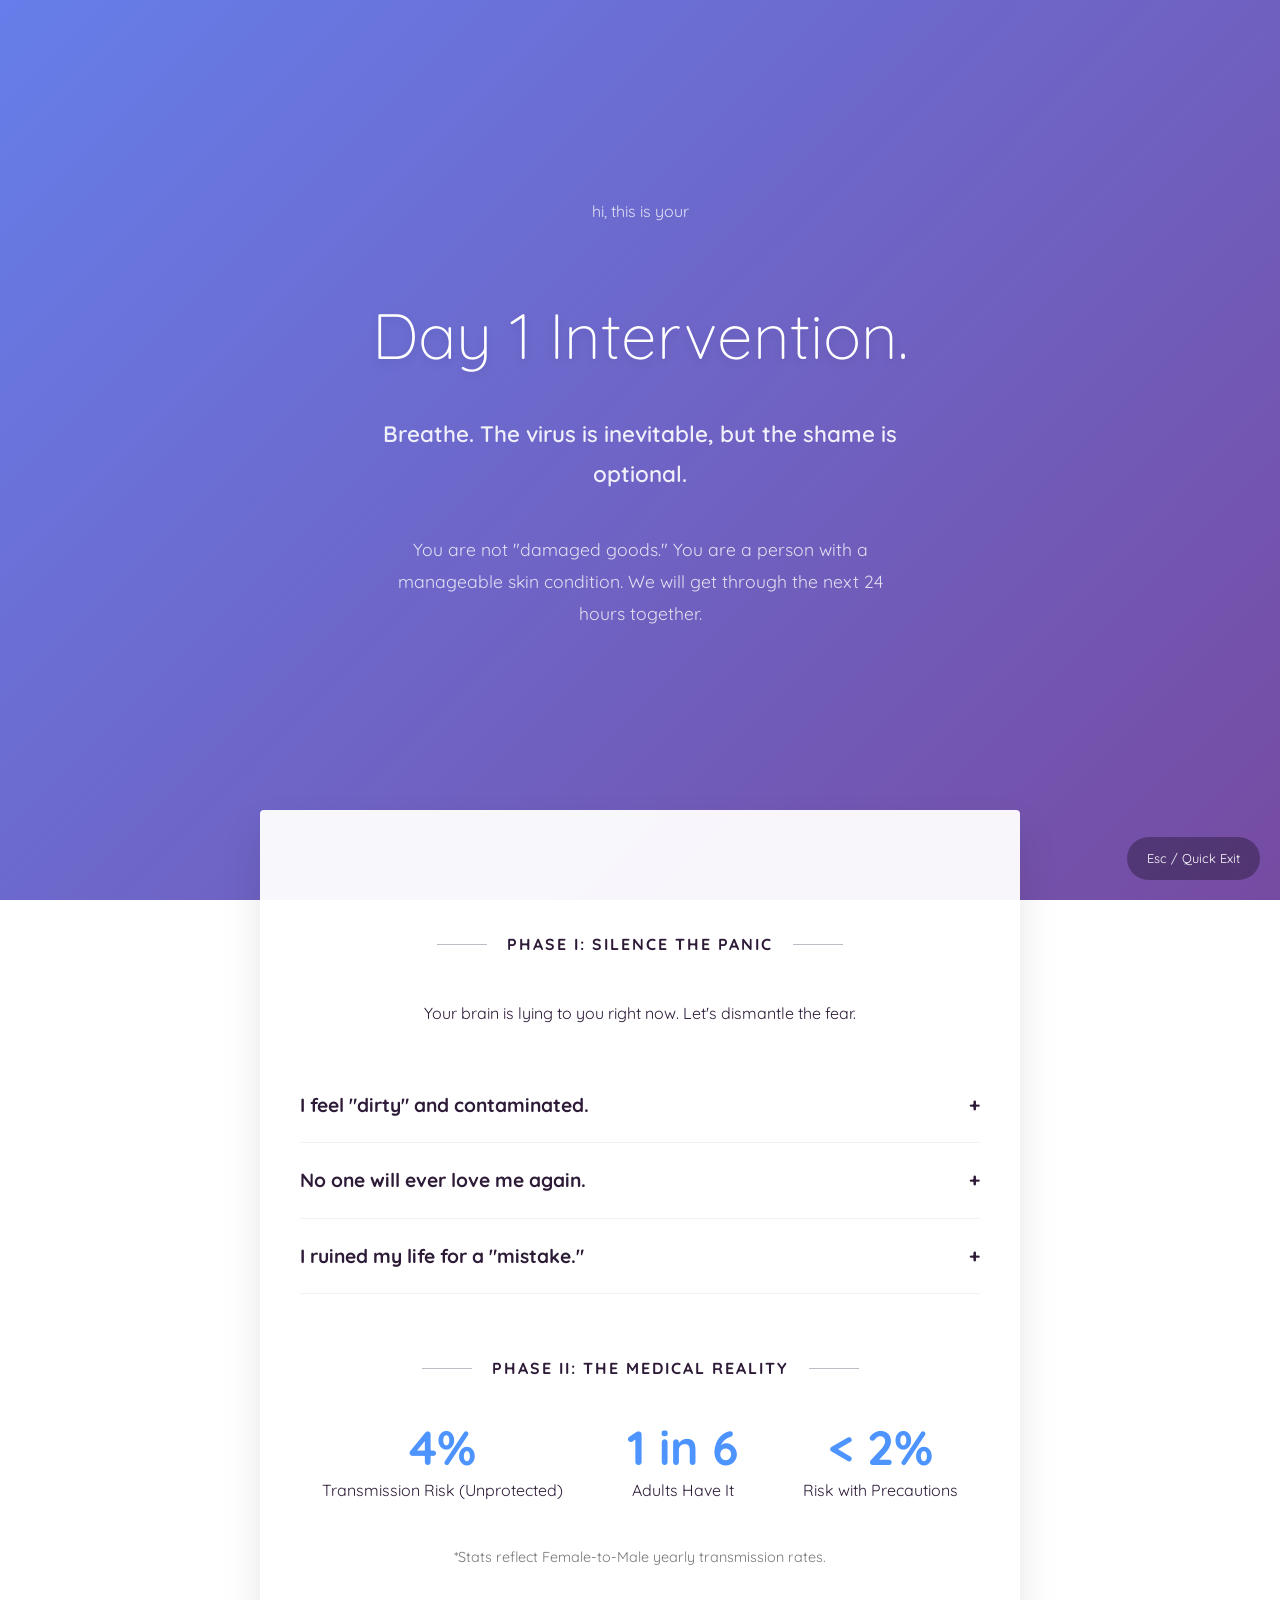
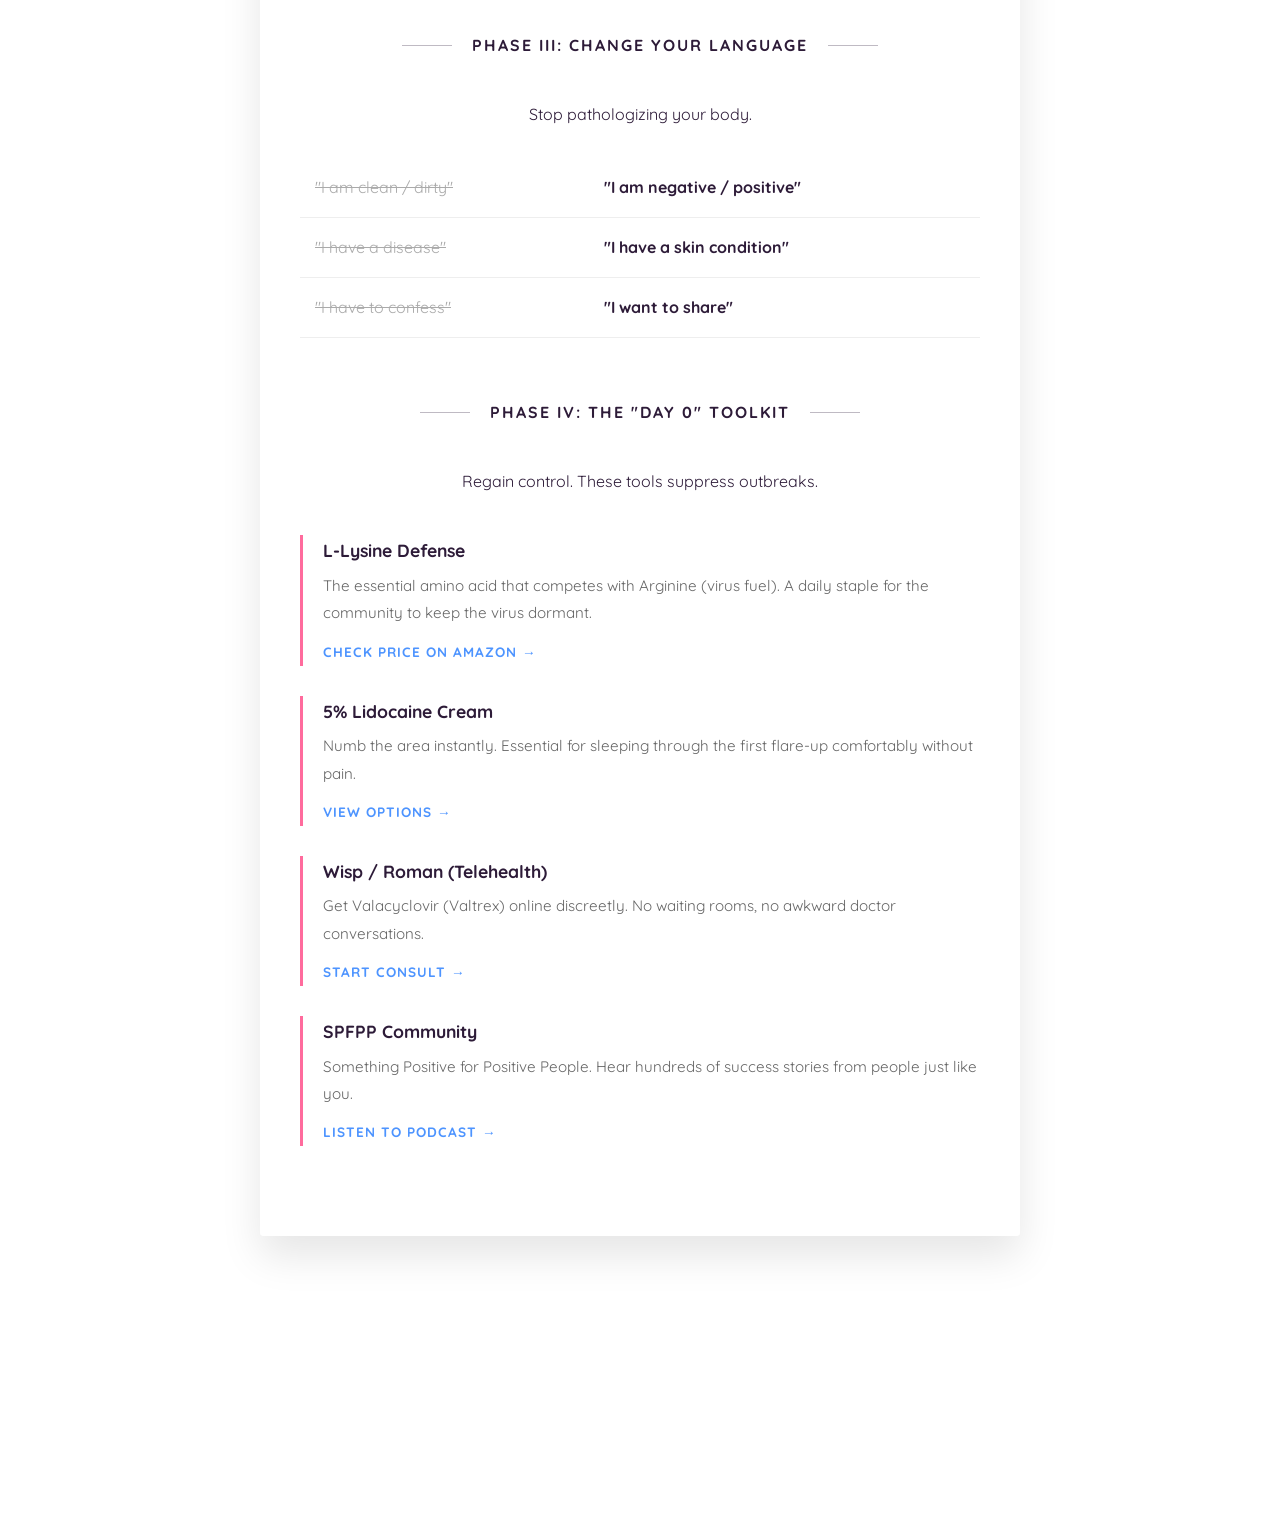
==== index.html @ 32d3d5dd "initial site build" ====
<!DOCTYPE html>
<html lang="en">
<head>
    <meta charset="UTF-8">
    <meta name="viewport" content="width=device-width, initial-scale=1.0">
    <title>Day 1: The Path to Radical Acceptance</title>
    <script src="https://code.jquery.com/jquery-3.7.1.min.js"></script>
    <link href="https://fonts.googleapis.com/css2?family=Quicksand:wght@300;400;600;700&display=swap" rel="stylesheet">

    <style>
        /* 
           AESTHETIC: ADDYSAFE REPLICA
           Fixed Gradient Mesh + Minimalist Text Overlay
        */
        :root {
            --text-white: #ffffff;
            --text-dark: #2d1b38; /* Deep purple-black for contrast */
            --glass-panel: rgba(255, 255, 255, 0.95);
            --accent-pink: #ff6b9d;
            --accent-blue: #4d94ff;
        }

        * { box-sizing: border-box; }

        body {
            font-family: 'Quicksand', sans-serif;
            margin: 0;
            padding: 0;
            color: var(--text-white);
            line-height: 1.8;
            font-weight: 400;
        }

        /* 
           THE BACKGROUND
           Matches Image 1: Smooth Purple/Pink/Blue blurred gradient 
           Fixed position so it stays while you scroll.
        */
       .gradient-bg {
            position: fixed;
            top: 0;
            left: 0;
            width: 100%;
            height: 100%;
            z-index: -1;
            background: linear-gradient(135deg, #667eea 0%, #764ba2 50%, #ff9a9e 100%);
            background-size: 200% 200%;
            animation: gradientMove 15s ease infinite;
        }

        @keyframes gradientMove {
            0% { background-position: 0% 50%; }
            50% { background-position: 100% 50%; }
            100% { background-position: 0% 50%; }
        }

        /* LAYOUT */
       .container {
            max-width: 800px;
            margin: 0 auto;
            padding: 0 20px;
            position: relative;
            z-index: 1;
        }

        /* HERO SECTION (Matches Image 1 typography) */
       .hero {
            min-height: 90vh; /* Full screen feel */
            display: flex;
            flex-direction: column;
            justify-content: center;
            text-align: center;
            padding: 100px 0;
        }

        h1 {
            font-size: clamp(2.5rem, 5vw, 4.5rem);
            font-weight: 300; /* Thin, elegant font */
            margin-bottom: 20px;
            text-shadow: 0 4px 10px rgba(0,0,0,0.1);
        }

       .subtitle {
            font-size: 1.4rem;
            font-weight: 600;
            opacity: 0.9;
            max-width: 600px;
            margin: 0 auto 40px;
        }

       .hero-note {
            font-size: 1.1rem;
            opacity: 0.8;
            max-width: 500px;
            margin: 0 auto;
        }

        /* SECTION SEPARATORS (Matches "—— Note ——" style) */
       .section-header {
            display: flex;
            align-items: center;
            justify-content: center;
            margin: 60px 0 40px;
            color: var(--text-dark);
            text-transform: uppercase;
            letter-spacing: 2px;
            font-weight: 700;
            font-size: 1rem;
        }
       .section-header::before,.section-header::after {
            content: "";
            height: 1px;
            width: 50px;
            background: var(--text-dark);
            margin: 0 20px;
            opacity: 0.3;
        }

        /* WHITE CONTENT PANEL (Matches Image 2) */
       .content-panel {
            background: var(--glass-panel);
            color: var(--text-dark);
            padding: 60px 40px;
            border-radius: 4px; /* Slight rounding, mostly square */
            box-shadow: 0 20px 40px rgba(0,0,0,0.1);
            margin-bottom: 100px;
        }

        /* ACCORDION (Clean text style) */
       .accordion-item {
            border-bottom: 1px solid rgba(0,0,0,0.05);
            padding: 20px 0;
        }
       .accordion-header {
            cursor: pointer;
            font-weight: 700;
            font-size: 1.2rem;
            display: flex;
            justify-content: space-between;
            align-items: center;
        }
       .accordion-header:hover { color: var(--accent-pink); }
       .accordion-body {
            display: none;
            padding-top: 15px;
            font-size: 1.05rem;
            color: #555;
        }

        /* STATS (Minimalist) */
       .stats-row {
            display: flex;
            justify-content: space-around;
            text-align: center;
            margin: 40px 0;
            flex-wrap: wrap;
            gap: 20px;
        }
       .stat-item strong {
            display: block;
            font-size: 3rem;
            color: var(--accent-blue);
            line-height: 1;
            margin-bottom: 5px;
        }

        /* LANGUAGE TABLE */
       .lang-table {
            width: 100%;
            border-collapse: collapse;
            margin-top: 30px;
        }
       .lang-table td {
            padding: 15px;
            border-bottom: 1px solid #eee;
        }
       .lang-bad { color: #aaa; text-decoration: line-through; }
       .lang-good { color: var(--text-dark); font-weight: 700; }

        /* PRODUCT LIST (Matches Image 2 "Supplements" list) */
       .product-list {
            list-style: none;
            padding: 0;
        }
       .product-item {
            margin-bottom: 30px;
            padding-left: 20px;
            border-left: 3px solid var(--accent-pink);
        }
       .product-title {
            font-weight: 700;
            font-size: 1.1rem;
            display: block;
            margin-bottom: 5px;
        }
       .product-desc {
            font-size: 0.95rem;
            color: #666;
            margin-bottom: 10px;
            display: block;
        }
       .product-link {
            display: inline-block;
            font-size: 0.85rem;
            text-transform: uppercase;
            letter-spacing: 1px;
            color: var(--accent-blue);
            text-decoration: none;
            font-weight: 700;
            border-bottom: 1px solid transparent;
        }
       .product-link:hover { border-bottom-color: var(--accent-blue); }

        /* SAFE EXIT BUTTON */
       .safe-exit {
            position: fixed;
            bottom: 20px;
            right: 20px;
            background: rgba(0,0,0,0.3);
            color: white;
            padding: 10px 20px;
            border-radius: 30px;
            text-decoration: none;
            backdrop-filter: blur(5px);
            font-size: 0.8rem;
            z-index: 100;
            transition: background 0.2s;
        }
       .safe-exit:hover { background: rgba(0,0,0,0.6); }

        /* FOOTER */
        footer {
            text-align: center;
            padding: 50px 0;
            font-size: 0.9rem;
            opacity: 0.7;
        }
    </style>
</head>
<body>

    <div class="gradient-bg"></div>
    <a href="https://weather.com" class="safe-exit">Esc / Quick Exit</a>

    <div class="container">
        <header class="hero">
            <p style="opacity: 0.8; margin-bottom:10px;">hi, this is your</p>
            <h1>Day 1 Intervention.</h1>
            <p class="subtitle">Breathe. The virus is inevitable, but the shame is optional.</p>
            <p class="hero-note">
                You are not "damaged goods." You are a person with a manageable skin condition. 
                We will get through the next 24 hours together.
            </p>
        </header>
    </div>

    <div class="container">
        <div class="content-panel">
            
            <div class="section-header">Phase I: Silence the Panic</div>
            <p style="text-align:center; margin-bottom: 40px;">Your brain is lying to you right now. Let's dismantle the fear.</p>
            
            <div class="accordion">
                <div class="accordion-item">
                    <div class="accordion-header">
                        I feel "dirty" and contaminated.
                        <span>+</span>
                    </div>
                    <div class="accordion-body">
                        You are not dirty. You are a <strong>viral host</strong>, just like 67% of the human population. A virus is a microscopic organism, not a moral judgment on your hygiene. Scrubbing won't help, but kindness will.
                    </div>
                </div>
                <div class="accordion-item">
                    <div class="accordion-header">
                        No one will ever love me again.
                        <span>+</span>
                    </div>
                    <div class="accordion-body">
                        This is the "Damaged Goods" fallacy. In reality, HSV acts as a <strong>"jerk filter."</strong> Partners who reject you over a common skin condition lack the maturity for a long-term relationship. Thousands of people with HSV get married and have children every day.
                    </div>
                </div>
                <div class="accordion-item">
                    <div class="accordion-header">
                        I ruined my life for a "mistake."
                        <span>+</span>
                    </div>
                    <div class="accordion-body">
                        Viruses do not screen for morality; they screen for contact. You didn't "slip up"; you existed in a human body. Forgive yourself immediately.
                    </div>
                </div>
            </div>

            <div class="section-header">Phase II: The Medical Reality</div>
            
            <div class="stats-row">
                <div class="stat-item">
                    <strong>4%</strong>
                    <span>Transmission Risk (Unprotected)</span>
                </div>
                <div class="stat-item">
                    <strong>1 in 6</strong>
                    <span>Adults Have It</span>
                </div>
                <div class="stat-item">
                    <strong>&lt; 2%</strong>
                    <span>Risk with Precautions</span>
                </div>
            </div>

            <p style="text-align: center; font-size: 0.9rem; color: #777; margin-top: 20px;">
                *Stats reflect Female-to-Male yearly transmission rates.
            </p>

            <div class="section-header">Phase III: Change Your Language</div>
            <p style="text-align:center; margin-bottom: 20px;">Stop pathologizing your body.</p>

            <table class="lang-table">
                <tr>
                    <td class="lang-bad">"I am clean / dirty"</td>
                    <td class="lang-good">"I am negative / positive"</td>
                </tr>
                <tr>
                    <td class="lang-bad">"I have a disease"</td>
                    <td class="lang-good">"I have a skin condition"</td>
                </tr>
                <tr>
                    <td class="lang-bad">"I have to confess"</td>
                    <td class="lang-good">"I want to share"</td>
                </tr>
            </table>

            <div class="section-header">Phase IV: The "Day 0" Toolkit</div>
            <p style="text-align:center; margin-bottom: 40px;">Regain control. These tools suppress outbreaks.</p>

            <ul class="product-list">
                <li class="product-item">
                    <span class="product-title">L-Lysine Defense</span>
                    <span class="product-desc">The essential amino acid that competes with Arginine (virus fuel). A daily staple for the community to keep the virus dormant.</span>
                    <a href="#" class="product-link">Check Price on Amazon &rarr;</a>
                </li>
                <li class="product-item">
                    <span class="product-title">5% Lidocaine Cream</span>
                    <span class="product-desc">Numb the area instantly. Essential for sleeping through the first flare-up comfortably without pain.</span>
                    <a href="#" class="product-link">View Options &rarr;</a>
                </li>
                <li class="product-item">
                    <span class="product-title">Wisp / Roman (Telehealth)</span>
                    <span class="product-desc">Get Valacyclovir (Valtrex) online discreetly. No waiting rooms, no awkward doctor conversations.</span>
                    <a href="#" class="product-link">Start Consult &rarr;</a>
                </li>
                <li class="product-item">
                    <span class="product-title">SPFPP Community</span>
                    <span class="product-desc">Something Positive for Positive People. Hear hundreds of success stories from people just like you.</span>
                    <a href="#" class="product-link">Listen to Podcast &rarr;</a>
                </li>
            </ul>

        </div>
    </div>

    <footer>
        <div class="container">
            <p><strong>Need Help Now?</strong> Text HOME to 741741 (Crisis Text Line)</p>
            <p style="font-size: 0.8rem; margin-top: 20px;">
                Disclaimer: We are reader-supported. This is educational content, not medical advice.
            </p>
        </div>
    </footer>

    <script>
        $(document).ready(function() {
            // Simple Accordion Logic
            $('.accordion-header').click(function() {
                $(this).next('.accordion-body').slideToggle(300);
                let icon = $(this).find('span');
                icon.text(icon.text() == '+'? '-' : '+');
            });

            // Safe Exit
            $(document).keyup(function(e) {
                if (e.key === "Escape") {
                    window.location.href = "https://weather.com";
                }
            });
        });
    </script>
</body>
</html>
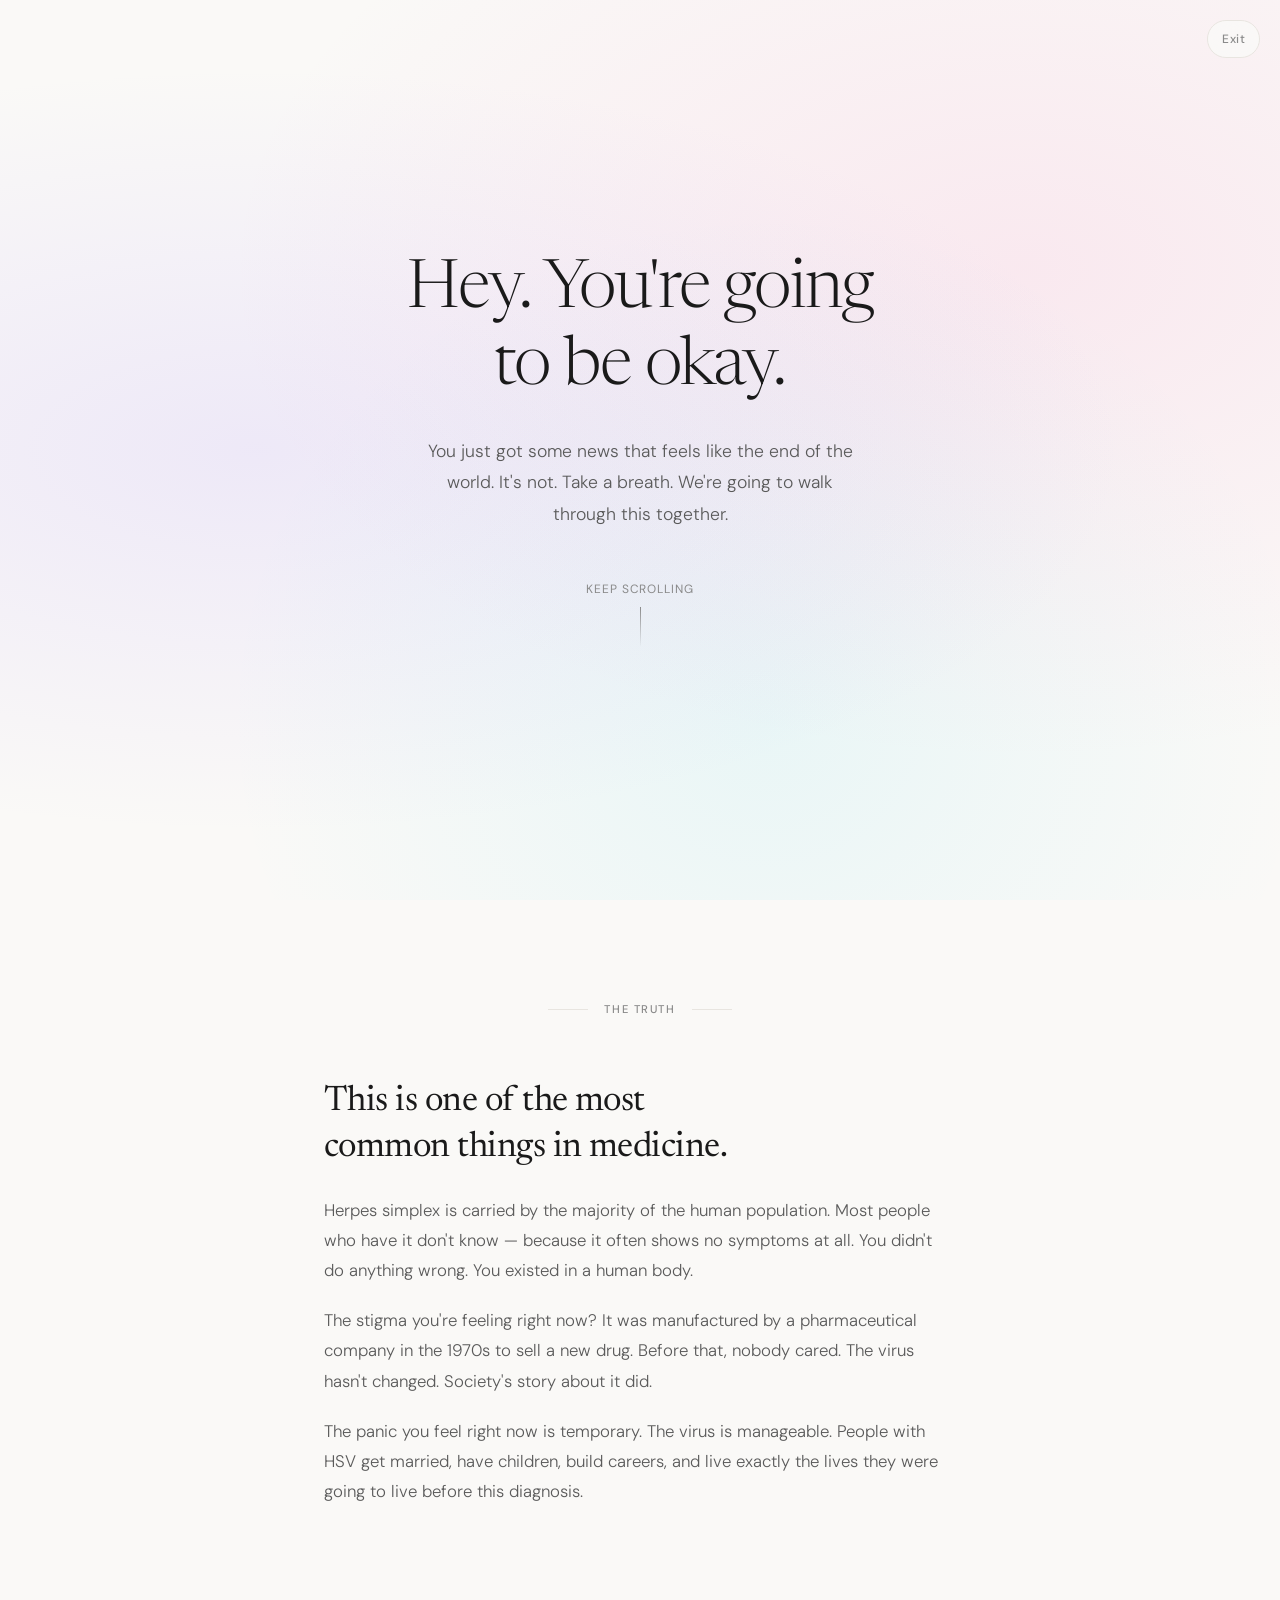
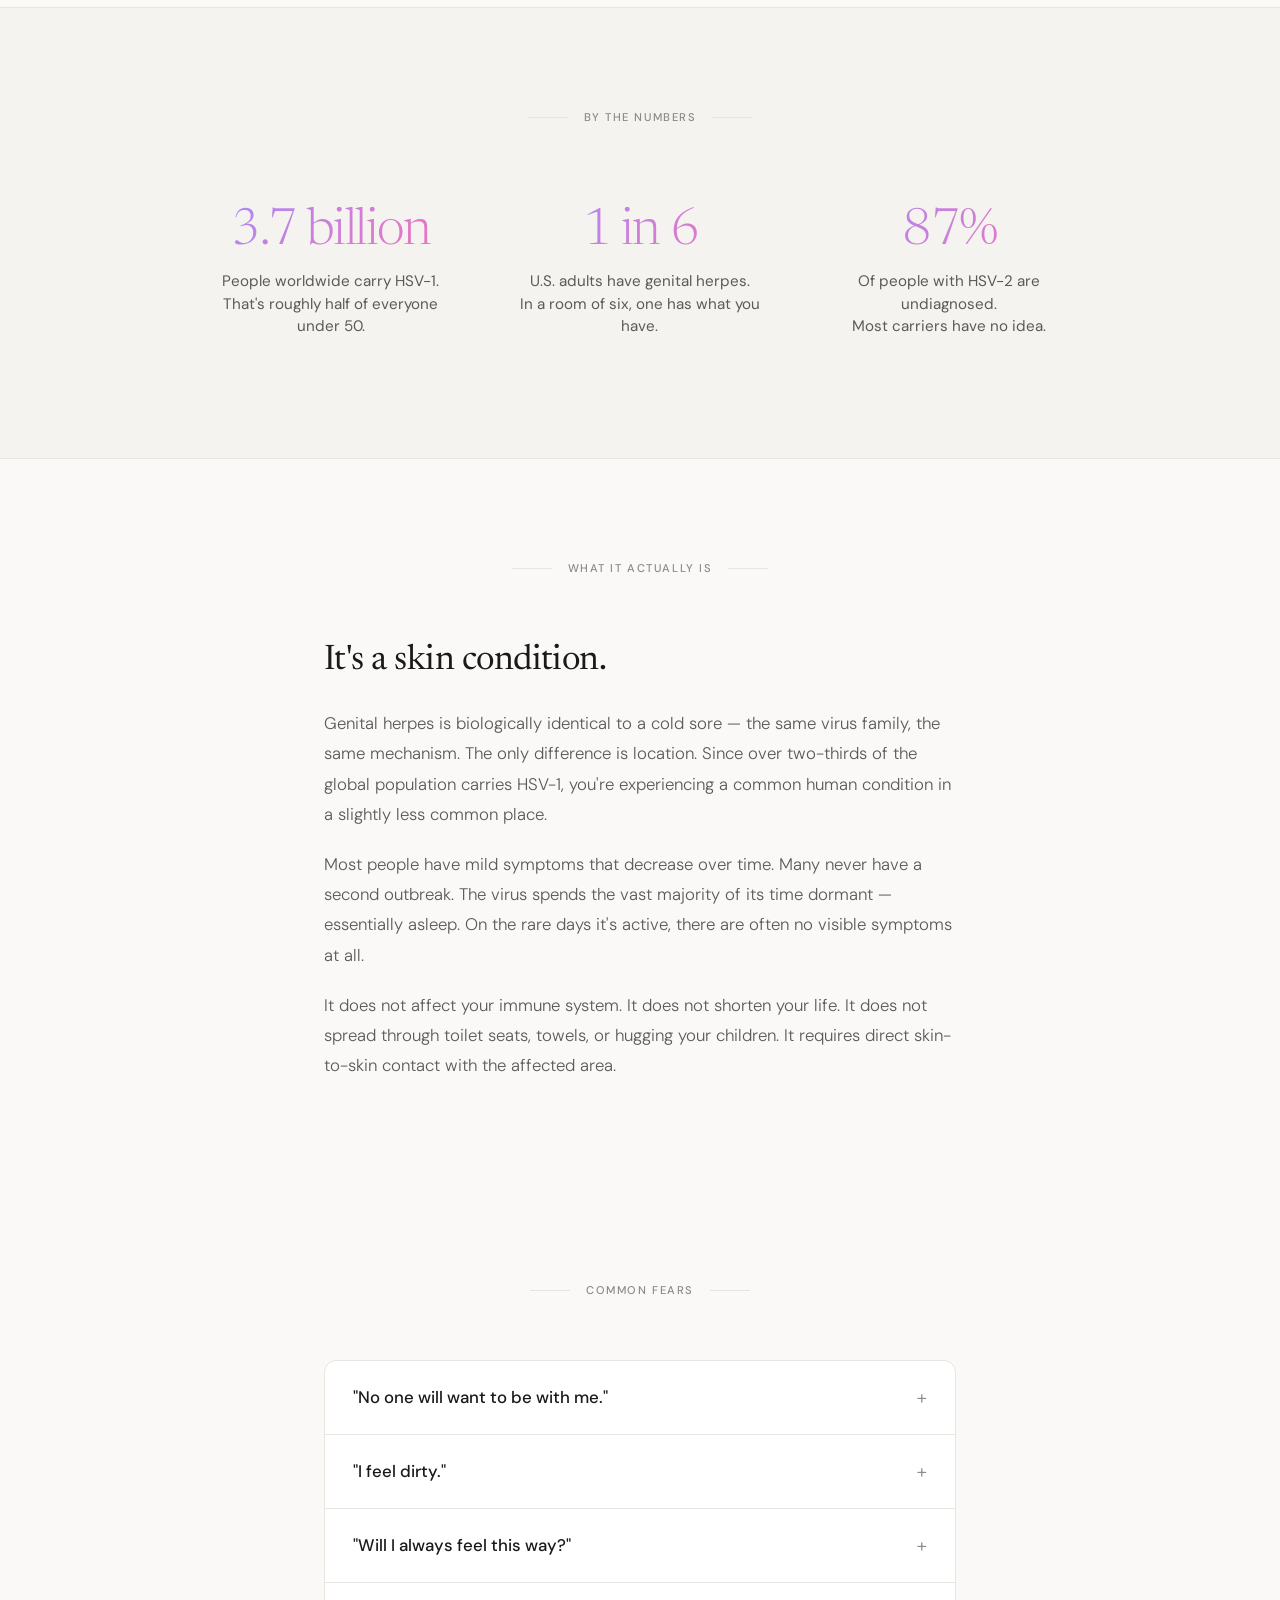
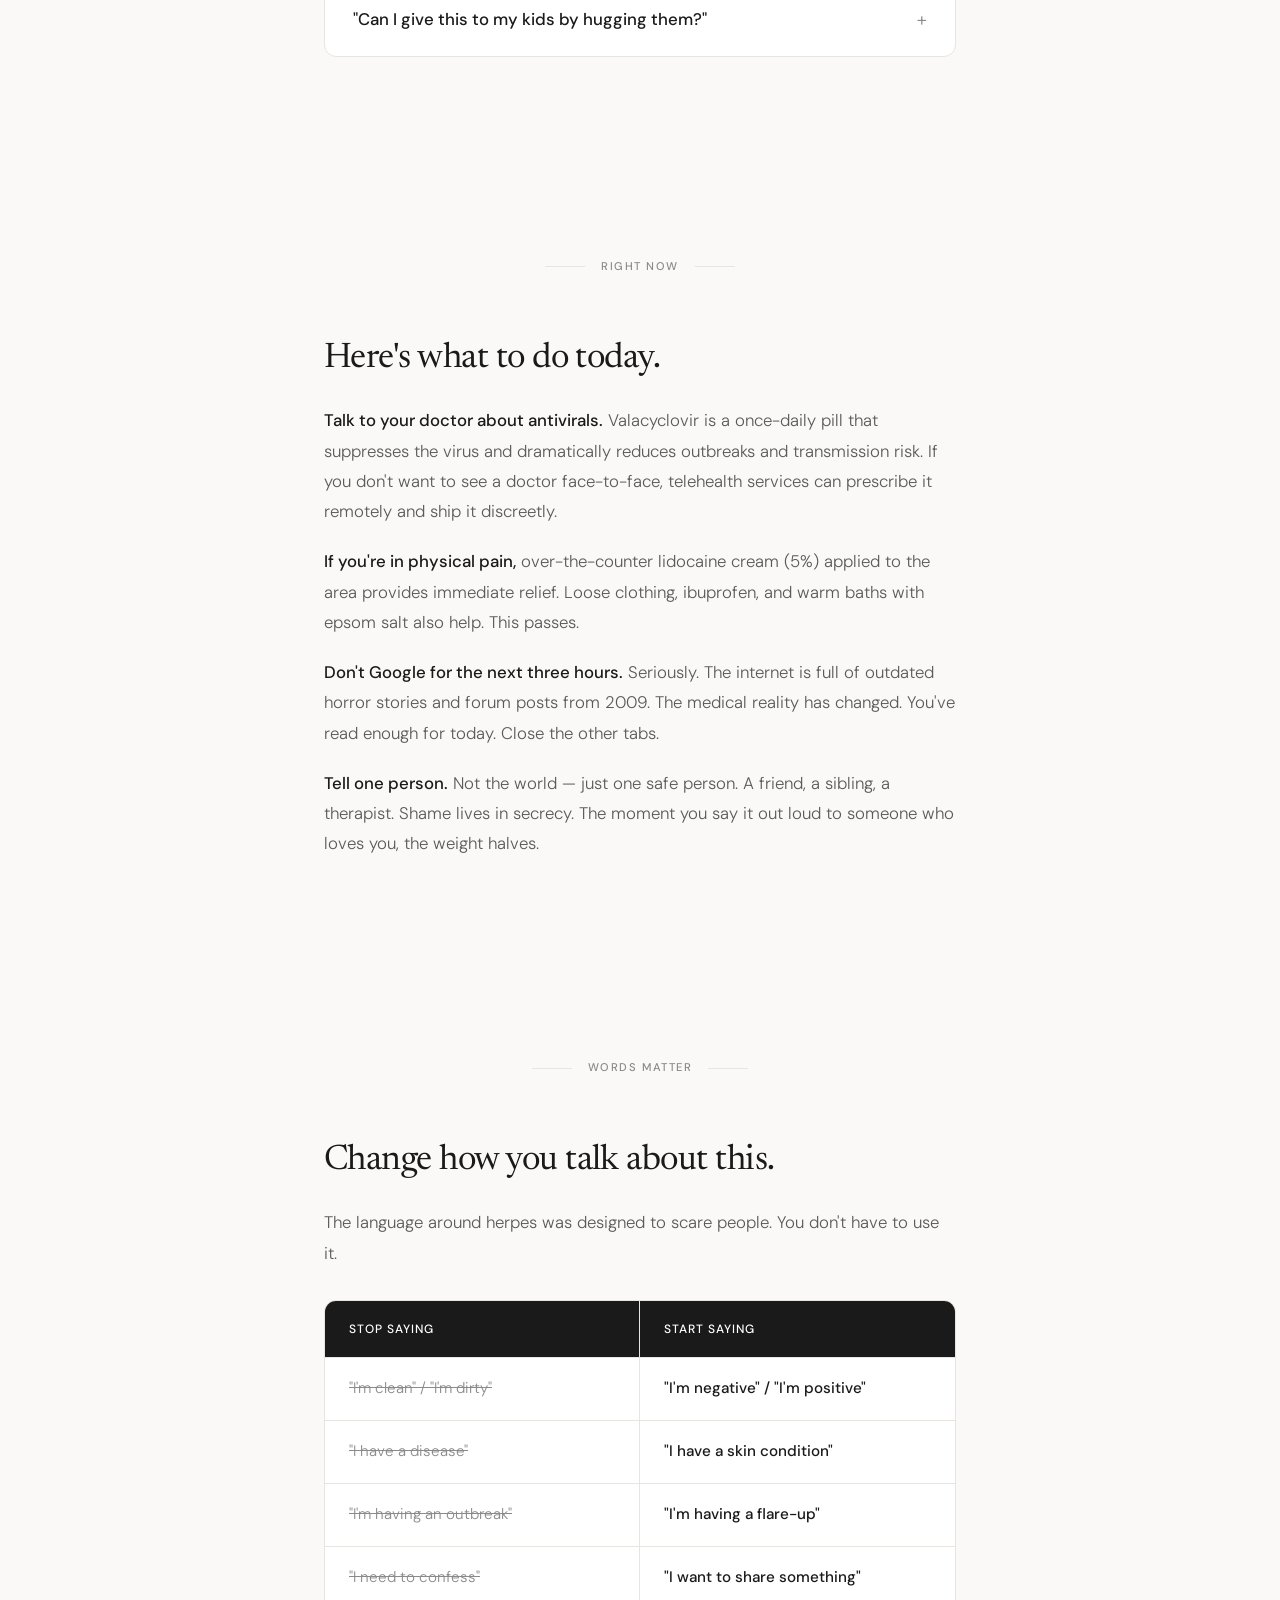
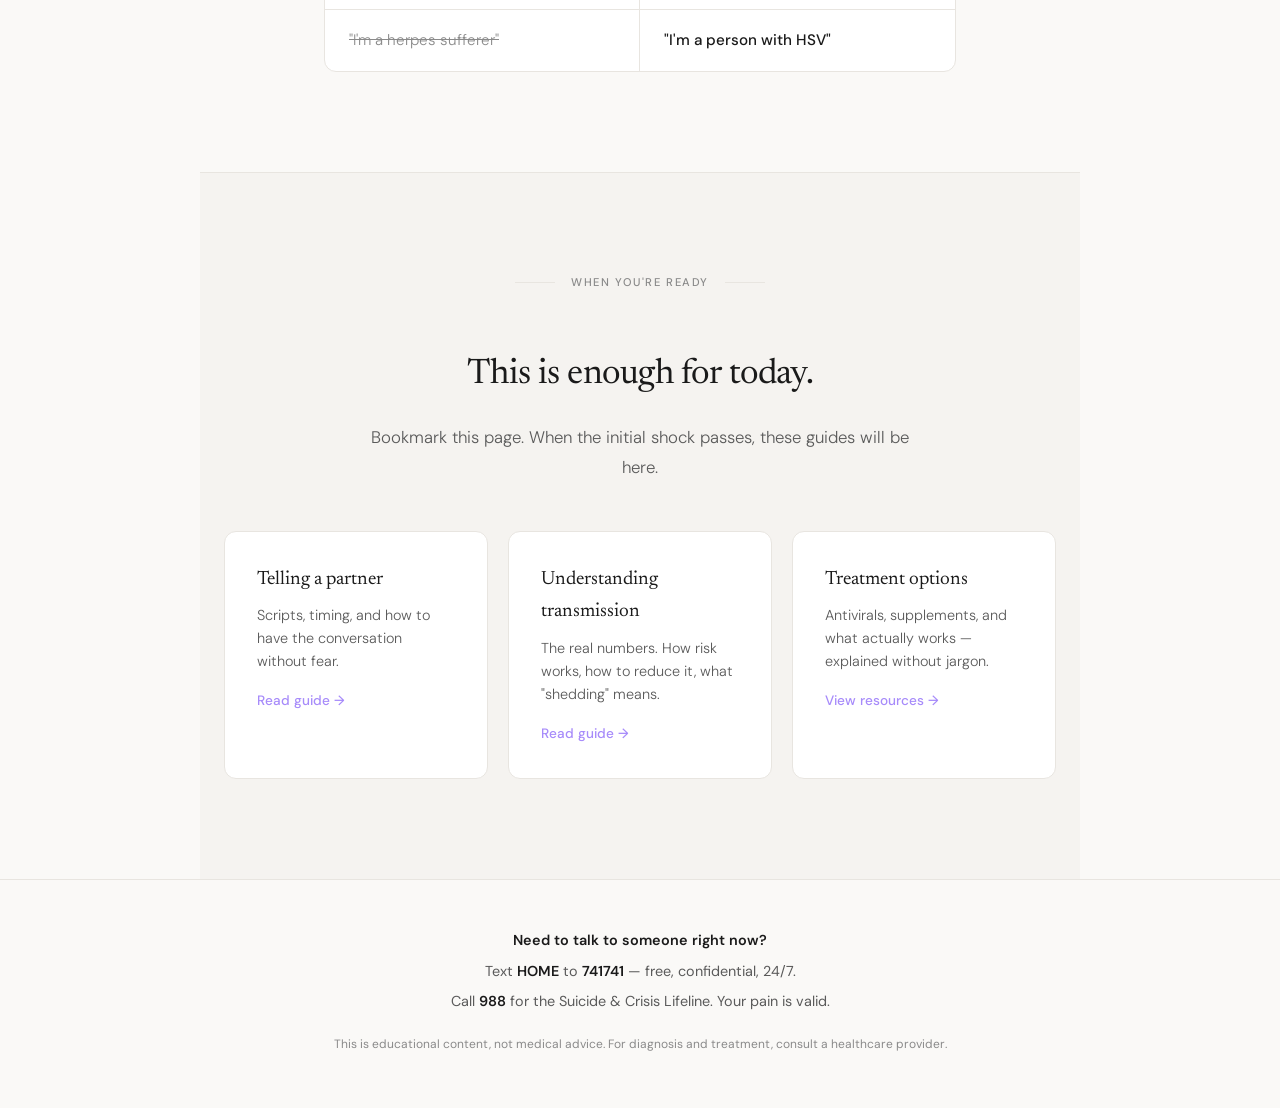
==== commit d4da2700: "Claude redesign day 1 intake index.html" ====
--- a/index.html
+++ b/index.html
@@ -3,386 +3,650 @@
 <head>
     <meta charset="UTF-8">
     <meta name="viewport" content="width=device-width, initial-scale=1.0">
-    <title>Day 1: The Path to Radical Acceptance</title>
-    <script src="https://code.jquery.com/jquery-3.7.1.min.js"></script>
-    <link href="https://fonts.googleapis.com/css2?family=Quicksand:wght@300;400;600;700&display=swap" rel="stylesheet">
-
+    <meta name="description" content="Just diagnosed with herpes? You're going to be okay. A calm, honest guide for your first 24 hours.">
+    <meta property="og:title" content="Day 1 — You're Going to Be Okay">
+    <meta property="og:description" content="A calm, honest guide for the first 24 hours after an HSV diagnosis.">
+    <meta property="og:type" content="website">
+    <title>Day 1</title>
+ 
+    <link rel="preconnect" href="https://fonts.googleapis.com">
+    <link rel="preconnect" href="https://fonts.gstatic.com" crossorigin>
+    <link href="https://fonts.googleapis.com/css2?family=Newsreader:ital,opsz,wght@0,6..72,300;0,6..72,400;0,6..72,500;1,6..72,300;1,6..72,400&family=DM+Sans:wght@300;400;500;600&display=swap" rel="stylesheet">
+ 
     <style>
-        /* 
-           AESTHETIC: ADDYSAFE REPLICA
-           Fixed Gradient Mesh + Minimalist Text Overlay
-        */
         :root {
-            --text-white: #ffffff;
-            --text-dark: #2d1b38; /* Deep purple-black for contrast */
-            --glass-panel: rgba(255, 255, 255, 0.95);
-            --accent-pink: #ff6b9d;
-            --accent-blue: #4d94ff;
-        }
-
-        * { box-sizing: border-box; }
-
+            --font-display: 'Newsreader', Georgia, serif;
+            --font-body: 'DM Sans', -apple-system, sans-serif;
+            --purple: #a78bfa;
+            --pink: #f472b6;
+            --cyan: #22d3ee;
+            --pearl: #faf9f7;
+            --warm-white: #f5f3f0;
+            --text-primary: #1a1a1a;
+            --text-secondary: #5a5a5a;
+            --text-muted: #8a8a8a;
+            --border: #e8e5e0;
+            --ease-out: cubic-bezier(0.16, 1, 0.3, 1);
+        }
+ 
+        *, *::before, *::after { box-sizing: border-box; margin: 0; padding: 0; }
+        html { scroll-behavior: smooth; -webkit-text-size-adjust: 100%; }
+ 
         body {
-            font-family: 'Quicksand', sans-serif;
-            margin: 0;
-            padding: 0;
-            color: var(--text-white);
-            line-height: 1.8;
+            font-family: var(--font-body);
             font-weight: 400;
-        }
-
-        /* 
-           THE BACKGROUND
-           Matches Image 1: Smooth Purple/Pink/Blue blurred gradient 
-           Fixed position so it stays while you scroll.
-        */
-       .gradient-bg {
+            color: var(--text-primary);
+            background: var(--pearl);
+            line-height: 1.7;
+            overflow-x: hidden;
+            -webkit-font-smoothing: antialiased;
+        }
+ 
+        /* SCROLL REVEAL */
+        .reveal {
+            opacity: 0;
+            transform: translateY(30px);
+            transition: opacity 0.9s var(--ease-out), transform 0.9s var(--ease-out);
+        }
+        .reveal.visible { opacity: 1; transform: translateY(0); }
+        .stagger > .reveal:nth-child(1) { transition-delay: 0s; }
+        .stagger > .reveal:nth-child(2) { transition-delay: 0.12s; }
+        .stagger > .reveal:nth-child(3) { transition-delay: 0.24s; }
+        .stagger > .reveal:nth-child(4) { transition-delay: 0.36s; }
+        .stagger > .reveal:nth-child(5) { transition-delay: 0.48s; }
+ 
+        /* SAFE EXIT */
+        .safe-exit {
             position: fixed;
-            top: 0;
-            left: 0;
-            width: 100%;
-            height: 100%;
-            z-index: -1;
-            background: linear-gradient(135deg, #667eea 0%, #764ba2 50%, #ff9a9e 100%);
-            background-size: 200% 200%;
-            animation: gradientMove 15s ease infinite;
-        }
-
-        @keyframes gradientMove {
-            0% { background-position: 0% 50%; }
-            50% { background-position: 100% 50%; }
-            100% { background-position: 0% 50%; }
-        }
-
-        /* LAYOUT */
-       .container {
-            max-width: 800px;
-            margin: 0 auto;
-            padding: 0 20px;
-            position: relative;
-            z-index: 1;
-        }
-
-        /* HERO SECTION (Matches Image 1 typography) */
-       .hero {
-            min-height: 90vh; /* Full screen feel */
+            top: 20px;
+            right: 20px;
+            z-index: 100;
+            font-family: var(--font-body);
+            font-size: 0.75rem;
+            font-weight: 500;
+            letter-spacing: 0.04em;
+            color: var(--text-muted);
+            text-decoration: none;
+            padding: 8px 14px;
+            border: 1px solid var(--border);
+            border-radius: 100px;
+            background: rgba(250, 249, 247, 0.85);
+            backdrop-filter: blur(12px);
+            -webkit-backdrop-filter: blur(12px);
+            transition: all 0.3s ease;
+        }
+        .safe-exit:hover { color: var(--text-primary); border-color: var(--text-muted); }
+ 
+        /* HERO */
+        .hero {
+            min-height: 100vh;
+            min-height: 100dvh;
             display: flex;
             flex-direction: column;
             justify-content: center;
+            align-items: center;
             text-align: center;
-            padding: 100px 0;
-        }
-
-        h1 {
-            font-size: clamp(2.5rem, 5vw, 4.5rem);
-            font-weight: 300; /* Thin, elegant font */
-            margin-bottom: 20px;
-            text-shadow: 0 4px 10px rgba(0,0,0,0.1);
-        }
-
-       .subtitle {
-            font-size: 1.4rem;
-            font-weight: 600;
-            opacity: 0.9;
-            max-width: 600px;
-            margin: 0 auto 40px;
-        }
-
-       .hero-note {
+            padding: 60px 24px;
+            position: relative;
+            overflow: hidden;
+        }
+        .hero::before {
+            content: '';
+            position: absolute;
+            inset: 0;
+            background:
+                radial-gradient(ellipse at 20% 50%, rgba(167, 139, 250, 0.15) 0%, transparent 60%),
+                radial-gradient(ellipse at 80% 30%, rgba(244, 114, 182, 0.12) 0%, transparent 55%),
+                radial-gradient(ellipse at 60% 80%, rgba(34, 211, 238, 0.08) 0%, transparent 50%);
+            z-index: 0;
+        }
+        .hero-content { position: relative; z-index: 1; max-width: 600px; }
+ 
+        .hero-greeting {
+            font-family: var(--font-display);
+            font-weight: 300;
+            font-size: clamp(2.4rem, 6vw, 4.2rem);
+            line-height: 1.15;
+            letter-spacing: -0.02em;
+            color: var(--text-primary);
+            margin-bottom: 28px;
+            opacity: 0;
+            animation: fadeUp 1.2s var(--ease-out) 0.3s forwards;
+        }
+        .hero-sub {
+            font-family: var(--font-body);
             font-size: 1.1rem;
-            opacity: 0.8;
-            max-width: 500px;
-            margin: 0 auto;
-        }
-
-        /* SECTION SEPARATORS (Matches "—— Note ——" style) */
-       .section-header {
+            font-weight: 300;
+            color: var(--text-secondary);
+            line-height: 1.8;
+            max-width: 440px;
+            margin: 0 auto 48px;
+            opacity: 0;
+            animation: fadeUp 1.2s var(--ease-out) 0.7s forwards;
+        }
+        .scroll-hint {
+            opacity: 0;
+            animation: fadeUp 1.2s var(--ease-out) 1.4s forwards;
+            display: flex;
+            flex-direction: column;
+            align-items: center;
+            gap: 8px;
+        }
+        .scroll-hint span {
+            font-size: 0.75rem;
+            font-weight: 400;
+            letter-spacing: 0.08em;
+            text-transform: uppercase;
+            color: var(--text-muted);
+        }
+        .scroll-line {
+            width: 1px;
+            height: 40px;
+            background: linear-gradient(to bottom, var(--text-muted), transparent);
+            animation: pulse 2s ease-in-out infinite;
+        }
+ 
+        @keyframes fadeUp {
+            from { opacity: 0; transform: translateY(20px); }
+            to { opacity: 1; transform: translateY(0); }
+        }
+        @keyframes pulse {
+            0%, 100% { opacity: 0.4; }
+            50% { opacity: 1; }
+        }
+ 
+        /* SECTIONS */
+        .section { padding: 100px 24px; max-width: 680px; margin: 0 auto; }
+        .section-wide { padding: 100px 24px; max-width: 880px; margin: 0 auto; }
+        .section-full { padding: 100px 24px; }
+ 
+        /* SEPARATOR */
+        .sep {
             display: flex;
             align-items: center;
             justify-content: center;
-            margin: 60px 0 40px;
-            color: var(--text-dark);
+            gap: 16px;
+            margin-bottom: 60px;
+        }
+        .sep::before, .sep::after {
+            content: '';
+            width: 40px;
+            height: 1px;
+            background: var(--border);
+        }
+        .sep-label {
+            font-family: var(--font-body);
+            font-size: 0.7rem;
+            font-weight: 500;
+            letter-spacing: 0.14em;
             text-transform: uppercase;
-            letter-spacing: 2px;
-            font-weight: 700;
-            font-size: 1rem;
-        }
-       .section-header::before,.section-header::after {
-            content: "";
-            height: 1px;
-            width: 50px;
-            background: var(--text-dark);
-            margin: 0 20px;
-            opacity: 0.3;
-        }
-
-        /* WHITE CONTENT PANEL (Matches Image 2) */
-       .content-panel {
-            background: var(--glass-panel);
-            color: var(--text-dark);
-            padding: 60px 40px;
-            border-radius: 4px; /* Slight rounding, mostly square */
-            box-shadow: 0 20px 40px rgba(0,0,0,0.1);
-            margin-bottom: 100px;
-        }
-
-        /* ACCORDION (Clean text style) */
-       .accordion-item {
-            border-bottom: 1px solid rgba(0,0,0,0.05);
-            padding: 20px 0;
-        }
-       .accordion-header {
+            color: var(--text-muted);
+        }
+ 
+        /* PROSE */
+        .prose h2 {
+            font-family: var(--font-display);
+            font-weight: 400;
+            font-size: clamp(1.6rem, 3.5vw, 2.2rem);
+            line-height: 1.3;
+            letter-spacing: -0.015em;
+            margin-bottom: 24px;
+            color: var(--text-primary);
+        }
+        .prose p {
+            font-size: 1.05rem;
+            font-weight: 300;
+            color: var(--text-secondary);
+            margin-bottom: 20px;
+            line-height: 1.8;
+        }
+        .prose p:last-child { margin-bottom: 0; }
+        .prose strong { font-weight: 500; color: var(--text-primary); }
+        .prose em { font-family: var(--font-display); font-style: italic; font-weight: 400; }
+ 
+        /* STATS */
+        .stat-band {
+            background: var(--warm-white);
+            border-top: 1px solid var(--border);
+            border-bottom: 1px solid var(--border);
+        }
+        .stat-grid {
+            display: grid;
+            grid-template-columns: repeat(auto-fit, minmax(220px, 1fr));
+            gap: 48px;
+            max-width: 880px;
+            margin: 0 auto;
+            text-align: center;
+        }
+        .stat-item { padding: 20px 0; }
+        .stat-number {
+            font-family: var(--font-display);
+            font-size: 3.2rem;
+            font-weight: 300;
+            letter-spacing: -0.03em;
+            line-height: 1;
+            margin-bottom: 12px;
+            background: linear-gradient(135deg, var(--purple), var(--pink));
+            -webkit-background-clip: text;
+            -webkit-text-fill-color: transparent;
+            background-clip: text;
+        }
+        .stat-label {
+            font-size: 0.95rem;
+            font-weight: 400;
+            color: var(--text-secondary);
+            line-height: 1.5;
+        }
+ 
+        /* ACCORDION */
+        .accordion {
+            border: 1px solid var(--border);
+            border-radius: 12px;
+            background: white;
+            overflow: hidden;
+        }
+        .accordion-item { border-bottom: 1px solid var(--border); }
+        .accordion-item:last-child { border-bottom: none; }
+        .accordion-trigger {
+            width: 100%;
+            background: none;
+            border: none;
+            font-family: var(--font-body);
+            font-size: 1.05rem;
+            font-weight: 500;
+            color: var(--text-primary);
+            text-align: left;
+            padding: 24px 28px;
             cursor: pointer;
-            font-weight: 700;
-            font-size: 1.2rem;
             display: flex;
             justify-content: space-between;
             align-items: center;
-        }
-       .accordion-header:hover { color: var(--accent-pink); }
-       .accordion-body {
-            display: none;
-            padding-top: 15px;
-            font-size: 1.05rem;
-            color: #555;
-        }
-
-        /* STATS (Minimalist) */
-       .stats-row {
-            display: flex;
-            justify-content: space-around;
+            transition: background 0.2s ease;
+        }
+        .accordion-trigger:hover { background: var(--warm-white); }
+        .accordion-icon {
+            font-size: 1.2rem;
+            font-weight: 300;
+            color: var(--text-muted);
+            transition: transform 0.3s var(--ease-out);
+            flex-shrink: 0;
+            margin-left: 16px;
+        }
+        .accordion-item.open .accordion-icon { transform: rotate(45deg); }
+        .accordion-body {
+            max-height: 0;
+            overflow: hidden;
+            transition: max-height 0.4s var(--ease-out);
+        }
+        .accordion-body-inner {
+            padding: 0 28px 24px;
+            font-size: 1rem;
+            font-weight: 300;
+            color: var(--text-secondary);
+            line-height: 1.8;
+        }
+ 
+        /* LANGUAGE SWAP TABLE */
+        .swap-table {
+            width: 100%;
+            border: 1px solid var(--border);
+            border-radius: 12px;
+            overflow: hidden;
+            background: white;
+        }
+        .swap-row {
+            display: grid;
+            grid-template-columns: 1fr 1fr;
+            border-bottom: 1px solid var(--border);
+        }
+        .swap-row:last-child { border-bottom: none; }
+        .swap-head { background: var(--text-primary); }
+        .swap-head .swap-cell {
+            color: white;
+            font-weight: 500;
+            font-size: 0.75rem;
+            letter-spacing: 0.08em;
+            text-transform: uppercase;
+        }
+        .swap-cell { padding: 18px 24px; font-size: 0.95rem; }
+        .swap-cell:first-child { border-right: 1px solid var(--border); }
+        .swap-old { color: var(--text-muted); text-decoration: line-through; font-weight: 300; }
+        .swap-new { color: var(--text-primary); font-weight: 500; }
+ 
+        /* NEXT STEPS */
+        .next-steps {
+            background: var(--warm-white);
+            border-top: 1px solid var(--border);
+        }
+        .next-card {
+            background: white;
+            border: 1px solid var(--border);
+            border-radius: 12px;
+            padding: 32px;
+            transition: box-shadow 0.3s ease;
+        }
+        .next-card:hover { box-shadow: 0 8px 30px rgba(0,0,0,0.04); }
+        .next-card h3 {
+            font-family: var(--font-display);
+            font-weight: 400;
+            font-size: 1.2rem;
+            margin-bottom: 8px;
+            color: var(--text-primary);
+        }
+        .next-card p {
+            font-size: 0.9rem;
+            font-weight: 300;
+            color: var(--text-secondary);
+            margin: 0;
+            line-height: 1.6;
+        }
+        .next-card-link {
+            display: inline-block;
+            margin-top: 16px;
+            font-size: 0.85rem;
+            font-weight: 500;
+            color: var(--purple);
+            text-decoration: none;
+            transition: color 0.2s;
+        }
+        .next-card-link:hover { color: var(--pink); }
+ 
+        /* CRISIS FOOTER */
+        .crisis-bar {
             text-align: center;
-            margin: 40px 0;
-            flex-wrap: wrap;
-            gap: 20px;
-        }
-       .stat-item strong {
-            display: block;
-            font-size: 3rem;
-            color: var(--accent-blue);
-            line-height: 1;
-            margin-bottom: 5px;
-        }
-
-        /* LANGUAGE TABLE */
-       .lang-table {
-            width: 100%;
-            border-collapse: collapse;
-            margin-top: 30px;
-        }
-       .lang-table td {
-            padding: 15px;
-            border-bottom: 1px solid #eee;
-        }
-       .lang-bad { color: #aaa; text-decoration: line-through; }
-       .lang-good { color: var(--text-dark); font-weight: 700; }
-
-        /* PRODUCT LIST (Matches Image 2 "Supplements" list) */
-       .product-list {
-            list-style: none;
-            padding: 0;
-        }
-       .product-item {
-            margin-bottom: 30px;
-            padding-left: 20px;
-            border-left: 3px solid var(--accent-pink);
-        }
-       .product-title {
-            font-weight: 700;
-            font-size: 1.1rem;
-            display: block;
-            margin-bottom: 5px;
-        }
-       .product-desc {
-            font-size: 0.95rem;
-            color: #666;
-            margin-bottom: 10px;
-            display: block;
-        }
-       .product-link {
-            display: inline-block;
-            font-size: 0.85rem;
-            text-transform: uppercase;
-            letter-spacing: 1px;
-            color: var(--accent-blue);
-            text-decoration: none;
-            font-weight: 700;
-            border-bottom: 1px solid transparent;
-        }
-       .product-link:hover { border-bottom-color: var(--accent-blue); }
-
-        /* SAFE EXIT BUTTON */
-       .safe-exit {
-            position: fixed;
-            bottom: 20px;
-            right: 20px;
-            background: rgba(0,0,0,0.3);
-            color: white;
-            padding: 10px 20px;
-            border-radius: 30px;
-            text-decoration: none;
-            backdrop-filter: blur(5px);
-            font-size: 0.8rem;
-            z-index: 100;
-            transition: background 0.2s;
-        }
-       .safe-exit:hover { background: rgba(0,0,0,0.6); }
-
-        /* FOOTER */
-        footer {
-            text-align: center;
-            padding: 50px 0;
-            font-size: 0.9rem;
-            opacity: 0.7;
+            padding: 48px 24px;
+            border-top: 1px solid var(--border);
+        }
+        .crisis-bar p { font-size: 0.9rem; color: var(--text-secondary); margin-bottom: 6px; }
+        .crisis-bar strong { font-weight: 600; color: var(--text-primary); }
+        .crisis-bar .disclaimer { font-size: 0.75rem; color: var(--text-muted); margin-top: 20px; }
+ 
+        /* RESPONSIVE */
+        @media (max-width: 600px) {
+            .section, .section-wide, .section-full { padding: 72px 20px; }
+            .stat-grid { gap: 32px; }
+            .swap-cell { padding: 14px 16px; font-size: 0.85rem; }
+            .accordion-trigger { padding: 20px 20px; font-size: 0.95rem; }
+            .accordion-body-inner { padding: 0 20px 20px; font-size: 0.9rem; }
+            .next-card { padding: 24px; }
         }
     </style>
 </head>
 <body>
-
-    <div class="gradient-bg"></div>
-    <a href="https://weather.com" class="safe-exit">Esc / Quick Exit</a>
-
-    <div class="container">
-        <header class="hero">
-            <p style="opacity: 0.8; margin-bottom:10px;">hi, this is your</p>
-            <h1>Day 1 Intervention.</h1>
-            <p class="subtitle">Breathe. The virus is inevitable, but the shame is optional.</p>
-            <p class="hero-note">
-                You are not "damaged goods." You are a person with a manageable skin condition. 
-                We will get through the next 24 hours together.
+ 
+    <a href="https://weather.com" class="safe-exit" id="safeExit">Exit</a>
+ 
+    <!-- HERO -->
+    <section class="hero">
+        <div class="hero-content">
+            <h1 class="hero-greeting">Hey. You're going<br>to be okay.</h1>
+            <p class="hero-sub">
+                You just got some news that feels like the end of the world. It's not.
+                Take a breath. We're going to walk through this together.
             </p>
-        </header>
-    </div>
-
-    <div class="container">
-        <div class="content-panel">
-            
-            <div class="section-header">Phase I: Silence the Panic</div>
-            <p style="text-align:center; margin-bottom: 40px;">Your brain is lying to you right now. Let's dismantle the fear.</p>
-            
-            <div class="accordion">
-                <div class="accordion-item">
-                    <div class="accordion-header">
-                        I feel "dirty" and contaminated.
-                        <span>+</span>
-                    </div>
-                    <div class="accordion-body">
-                        You are not dirty. You are a <strong>viral host</strong>, just like 67% of the human population. A virus is a microscopic organism, not a moral judgment on your hygiene. Scrubbing won't help, but kindness will.
+            <div class="scroll-hint">
+                <span>Keep scrolling</span>
+                <div class="scroll-line"></div>
+            </div>
+        </div>
+    </section>
+ 
+    <!-- THE TRUTH -->
+    <section class="section prose">
+        <div class="sep reveal"><span class="sep-label">The truth</span></div>
+        <h2 class="reveal">This is one of the most<br>common things in medicine.</h2>
+        <p class="reveal">
+            Herpes simplex is carried by the majority of the human population. Most people
+            who have it don't know — because it often shows no symptoms at all. You didn't
+            do anything wrong. You existed in a human body.
+        </p>
+        <p class="reveal">
+            The stigma you're feeling right now? It was manufactured by a pharmaceutical company
+            in the 1970s to sell a new drug. Before that, nobody cared. The virus hasn't changed.
+            Society's story about it did.
+        </p>
+        <p class="reveal">
+            The panic you feel right now is temporary. The virus is manageable.
+            People with HSV get married, have children, build careers, and live
+            exactly the lives they were going to live before this diagnosis.
+        </p>
+    </section>
+ 
+    <!-- STATS -->
+    <section class="stat-band section-full">
+        <div class="sep reveal"><span class="sep-label">By the numbers</span></div>
+        <div class="stat-grid stagger">
+            <div class="stat-item reveal">
+                <div class="stat-number">3.7 billion</div>
+                <div class="stat-label">People worldwide carry HSV-1.<br>That's roughly half of everyone under 50.</div>
+            </div>
+            <div class="stat-item reveal">
+                <div class="stat-number">1 in 6</div>
+                <div class="stat-label">U.S. adults have genital herpes.<br>In a room of six, one has what you have.</div>
+            </div>
+            <div class="stat-item reveal">
+                <div class="stat-number">87%</div>
+                <div class="stat-label">Of people with HSV-2 are undiagnosed.<br>Most carriers have no idea.</div>
+            </div>
+        </div>
+    </section>
+ 
+    <!-- WHAT IT IS -->
+    <section class="section prose">
+        <div class="sep reveal"><span class="sep-label">What it actually is</span></div>
+        <h2 class="reveal">It's a skin condition.</h2>
+        <p class="reveal">
+            Genital herpes is biologically identical to a cold sore — the same virus
+            family, the same mechanism. The only difference is location. Since over
+            two-thirds of the global population carries HSV-1, you're experiencing
+            a common human condition in a slightly less common place.
+        </p>
+        <p class="reveal">
+            Most people have mild symptoms that decrease over time. Many never have
+            a second outbreak. The virus spends the vast majority of its time dormant —
+            essentially asleep. On the rare days it's active, there are often no
+            visible symptoms at all.
+        </p>
+        <p class="reveal">
+            It does not affect your immune system. It does not shorten your life.
+            It does not spread through toilet seats, towels, or hugging your children.
+            It requires direct skin-to-skin contact with the affected area.
+        </p>
+    </section>
+ 
+    <!-- COMMON FEARS -->
+    <section class="section">
+        <div class="sep reveal"><span class="sep-label">Common fears</span></div>
+        <div class="accordion reveal">
+            <div class="accordion-item">
+                <button class="accordion-trigger">
+                    <span>"No one will want to be with me."</span>
+                    <span class="accordion-icon">+</span>
+                </button>
+                <div class="accordion-body">
+                    <div class="accordion-body-inner">
+                        This is the most common fear on Day 1 — and the least true.
+                        Thousands of people with HSV are in loving relationships right now.
+                        Many partners, when educated about the actual risks, don't consider
+                        it a dealbreaker. The ones who do were probably not equipped for
+                        a mature relationship anyway. This diagnosis doesn't lower your
+                        value. It tests theirs.
                     </div>
                 </div>
-                <div class="accordion-item">
-                    <div class="accordion-header">
-                        No one will ever love me again.
-                        <span>+</span>
-                    </div>
-                    <div class="accordion-body">
-                        This is the "Damaged Goods" fallacy. In reality, HSV acts as a <strong>"jerk filter."</strong> Partners who reject you over a common skin condition lack the maturity for a long-term relationship. Thousands of people with HSV get married and have children every day.
+            </div>
+            <div class="accordion-item">
+                <button class="accordion-trigger">
+                    <span>"I feel dirty."</span>
+                    <span class="accordion-icon">+</span>
+                </button>
+                <div class="accordion-body">
+                    <div class="accordion-body-inner">
+                        That feeling is stigma, not reality. A virus is a microscopic
+                        organism that doesn't care about your character, your hygiene,
+                        or your choices. You could have contracted this from your first
+                        partner or your tenth. The virus doesn't discriminate — and neither
+                        should you, against yourself.
                     </div>
                 </div>
-                <div class="accordion-item">
-                    <div class="accordion-header">
-                        I ruined my life for a "mistake."
-                        <span>+</span>
-                    </div>
-                    <div class="accordion-body">
-                        Viruses do not screen for morality; they screen for contact. You didn't "slip up"; you existed in a human body. Forgive yourself immediately.
+            </div>
+            <div class="accordion-item">
+                <button class="accordion-trigger">
+                    <span>"Will I always feel this way?"</span>
+                    <span class="accordion-icon">+</span>
+                </button>
+                <div class="accordion-body">
+                    <div class="accordion-body-inner">
+                        No. What you're feeling right now is the peak. Day 1 is the worst
+                        day. By Day 30, the weight starts to lift. By Day 100, most people
+                        describe it as background noise. The virus stays, but the distress
+                        fades. You will not feel like this forever.
                     </div>
                 </div>
             </div>
-
-            <div class="section-header">Phase II: The Medical Reality</div>
-            
-            <div class="stats-row">
-                <div class="stat-item">
-                    <strong>4%</strong>
-                    <span>Transmission Risk (Unprotected)</span>
+            <div class="accordion-item">
+                <button class="accordion-trigger">
+                    <span>"Can I give this to my kids by hugging them?"</span>
+                    <span class="accordion-icon">+</span>
+                </button>
+                <div class="accordion-body">
+                    <div class="accordion-body-inner">
+                        No. HSV requires direct skin-to-skin contact with the specific
+                        affected area. It dies within seconds on surfaces. You can hug
+                        your children, share towels, use the same bathroom. Normal human
+                        contact is completely safe.
+                    </div>
                 </div>
-                <div class="stat-item">
-                    <strong>1 in 6</strong>
-                    <span>Adults Have It</span>
-                </div>
-                <div class="stat-item">
-                    <strong>&lt; 2%</strong>
-                    <span>Risk with Precautions</span>
-                </div>
-            </div>
-
-            <p style="text-align: center; font-size: 0.9rem; color: #777; margin-top: 20px;">
-                *Stats reflect Female-to-Male yearly transmission rates.
-            </p>
-
-            <div class="section-header">Phase III: Change Your Language</div>
-            <p style="text-align:center; margin-bottom: 20px;">Stop pathologizing your body.</p>
-
-            <table class="lang-table">
-                <tr>
-                    <td class="lang-bad">"I am clean / dirty"</td>
-                    <td class="lang-good">"I am negative / positive"</td>
-                </tr>
-                <tr>
-                    <td class="lang-bad">"I have a disease"</td>
-                    <td class="lang-good">"I have a skin condition"</td>
-                </tr>
-                <tr>
-                    <td class="lang-bad">"I have to confess"</td>
-                    <td class="lang-good">"I want to share"</td>
-                </tr>
-            </table>
-
-            <div class="section-header">Phase IV: The "Day 0" Toolkit</div>
-            <p style="text-align:center; margin-bottom: 40px;">Regain control. These tools suppress outbreaks.</p>
-
-            <ul class="product-list">
-                <li class="product-item">
-                    <span class="product-title">L-Lysine Defense</span>
-                    <span class="product-desc">The essential amino acid that competes with Arginine (virus fuel). A daily staple for the community to keep the virus dormant.</span>
-                    <a href="#" class="product-link">Check Price on Amazon &rarr;</a>
-                </li>
-                <li class="product-item">
-                    <span class="product-title">5% Lidocaine Cream</span>
-                    <span class="product-desc">Numb the area instantly. Essential for sleeping through the first flare-up comfortably without pain.</span>
-                    <a href="#" class="product-link">View Options &rarr;</a>
-                </li>
-                <li class="product-item">
-                    <span class="product-title">Wisp / Roman (Telehealth)</span>
-                    <span class="product-desc">Get Valacyclovir (Valtrex) online discreetly. No waiting rooms, no awkward doctor conversations.</span>
-                    <a href="#" class="product-link">Start Consult &rarr;</a>
-                </li>
-                <li class="product-item">
-                    <span class="product-title">SPFPP Community</span>
-                    <span class="product-desc">Something Positive for Positive People. Hear hundreds of success stories from people just like you.</span>
-                    <a href="#" class="product-link">Listen to Podcast &rarr;</a>
-                </li>
-            </ul>
-
+            </div>
         </div>
-    </div>
-
-    <footer>
-        <div class="container">
-            <p><strong>Need Help Now?</strong> Text HOME to 741741 (Crisis Text Line)</p>
-            <p style="font-size: 0.8rem; margin-top: 20px;">
-                Disclaimer: We are reader-supported. This is educational content, not medical advice.
-            </p>
+    </section>
+ 
+    <!-- WHAT TO DO NOW -->
+    <section class="section prose">
+        <div class="sep reveal"><span class="sep-label">Right now</span></div>
+        <h2 class="reveal">Here's what to do today.</h2>
+        <p class="reveal">
+            <strong>Talk to your doctor about antivirals.</strong>
+            Valacyclovir is a once-daily pill that suppresses the virus and dramatically
+            reduces outbreaks and transmission risk. If you don't want to see a doctor
+            face-to-face, telehealth services can prescribe it remotely and ship it discreetly.
+        </p>
+        <p class="reveal">
+            <strong>If you're in physical pain,</strong>
+            over-the-counter lidocaine cream (5%) applied to the area provides immediate
+            relief. Loose clothing, ibuprofen, and warm baths with epsom salt also help.
+            This passes.
+        </p>
+        <p class="reveal">
+            <strong>Don't Google for the next three hours.</strong>
+            Seriously. The internet is full of outdated horror stories and forum posts from 2009.
+            The medical reality has changed. You've read enough for today. Close the other tabs.
+        </p>
+        <p class="reveal">
+            <strong>Tell one person.</strong>
+            Not the world — just one safe person. A friend, a sibling, a therapist.
+            Shame lives in secrecy. The moment you say it out loud to someone who loves you,
+            the weight halves.
+        </p>
+    </section>
+ 
+    <!-- LANGUAGE SWAP -->
+    <section class="section">
+        <div class="sep reveal"><span class="sep-label">Words matter</span></div>
+        <div class="prose reveal" style="margin-bottom: 32px;">
+            <h2>Change how you talk about this.</h2>
+            <p>The language around herpes was designed to scare people. You don't have to use it.</p>
         </div>
+        <div class="swap-table reveal">
+            <div class="swap-row swap-head">
+                <div class="swap-cell">Stop saying</div>
+                <div class="swap-cell">Start saying</div>
+            </div>
+            <div class="swap-row">
+                <div class="swap-cell swap-old">"I'm clean" / "I'm dirty"</div>
+                <div class="swap-cell swap-new">"I'm negative" / "I'm positive"</div>
+            </div>
+            <div class="swap-row">
+                <div class="swap-cell swap-old">"I have a disease"</div>
+                <div class="swap-cell swap-new">"I have a skin condition"</div>
+            </div>
+            <div class="swap-row">
+                <div class="swap-cell swap-old">"I'm having an outbreak"</div>
+                <div class="swap-cell swap-new">"I'm having a flare-up"</div>
+            </div>
+            <div class="swap-row">
+                <div class="swap-cell swap-old">"I need to confess"</div>
+                <div class="swap-cell swap-new">"I want to share something"</div>
+            </div>
+            <div class="swap-row">
+                <div class="swap-cell swap-old">"I'm a herpes sufferer"</div>
+                <div class="swap-cell swap-new">"I'm a person with HSV"</div>
+            </div>
+        </div>
+    </section>
+ 
+    <!-- WHEN YOU'RE READY -->
+    <section class="next-steps section-wide">
+        <div class="sep reveal"><span class="sep-label">When you're ready</span></div>
+        <div class="prose reveal" style="text-align: center; margin-bottom: 48px; max-width: 540px; margin-left: auto; margin-right: auto;">
+            <h2>This is enough for today.</h2>
+            <p>Bookmark this page. When the initial shock passes, these guides will be here.</p>
+        </div>
+        <div style="display: grid; grid-template-columns: repeat(auto-fit, minmax(240px, 1fr)); gap: 20px; max-width: 880px; margin: 0 auto;" class="stagger">
+            <div class="next-card reveal">
+                <h3>Telling a partner</h3>
+                <p>Scripts, timing, and how to have the conversation without fear.</p>
+                <a href="/guides/disclosure" class="next-card-link">Read guide →</a>
+            </div>
+            <div class="next-card reveal">
+                <h3>Understanding transmission</h3>
+                <p>The real numbers. How risk works, how to reduce it, what "shedding" means.</p>
+                <a href="/guides/transmission" class="next-card-link">Read guide →</a>
+            </div>
+            <div class="next-card reveal">
+                <h3>Treatment options</h3>
+                <p>Antivirals, supplements, and what actually works — explained without jargon.</p>
+                <a href="/resources" class="next-card-link">View resources →</a>
+            </div>
+        </div>
+    </section>
+ 
+    <!-- CRISIS FOOTER -->
+    <footer class="crisis-bar">
+        <p><strong>Need to talk to someone right now?</strong></p>
+        <p>Text <strong>HOME</strong> to <strong>741741</strong> — free, confidential, 24/7.</p>
+        <p>Call <strong>988</strong> for the Suicide & Crisis Lifeline. Your pain is valid.</p>
+        <p class="disclaimer">This is educational content, not medical advice. For diagnosis and treatment, consult a healthcare provider.</p>
     </footer>
-
+ 
+    <!-- JS — zero dependencies -->
     <script>
-        $(document).ready(function() {
-            // Simple Accordion Logic
-            $('.accordion-header').click(function() {
-                $(this).next('.accordion-body').slideToggle(300);
-                let icon = $(this).find('span');
-                icon.text(icon.text() == '+'? '-' : '+');
+        const observer = new IntersectionObserver((entries) => {
+            entries.forEach(entry => {
+                if (entry.isIntersecting) entry.target.classList.add('visible');
             });
-
-            // Safe Exit
-            $(document).keyup(function(e) {
-                if (e.key === "Escape") {
-                    window.location.href = "https://weather.com";
+        }, { threshold: 0.1, rootMargin: '0px 0px -40px 0px' });
+ 
+        document.querySelectorAll('.reveal').forEach(el => observer.observe(el));
+ 
+        document.querySelectorAll('.accordion-trigger').forEach(trigger => {
+            trigger.addEventListener('click', () => {
+                const item = trigger.parentElement;
+                const body = trigger.nextElementSibling;
+                const isOpen = item.classList.contains('open');
+                document.querySelectorAll('.accordion-item').forEach(i => {
+                    i.classList.remove('open');
+                    i.querySelector('.accordion-body').style.maxHeight = null;
+                });
+                if (!isOpen) {
+                    item.classList.add('open');
+                    body.style.maxHeight = body.scrollHeight + 'px';
                 }
             });
         });
+ 
+        document.addEventListener('keyup', (e) => {
+            if (e.key === 'Escape') window.location.href = 'https://weather.com';
+        });
     </script>
 </body>
-</html>+</html>
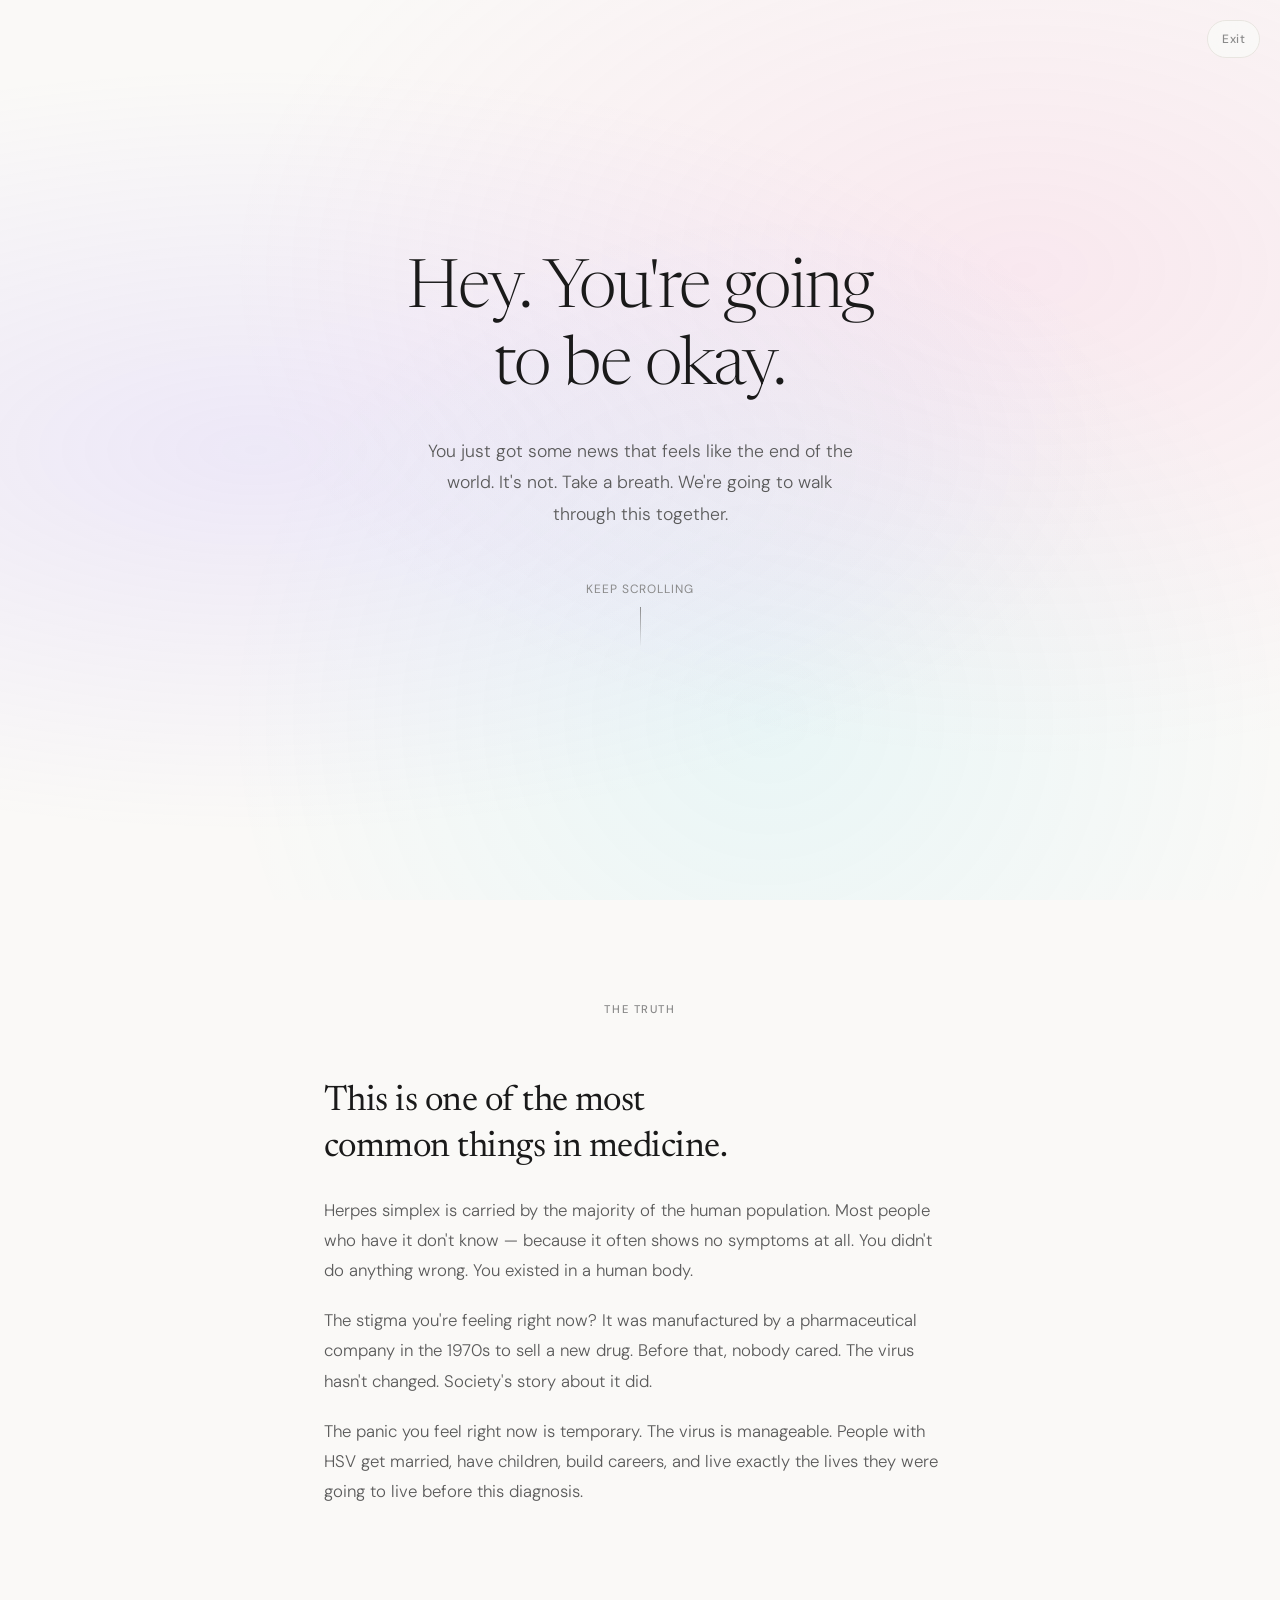
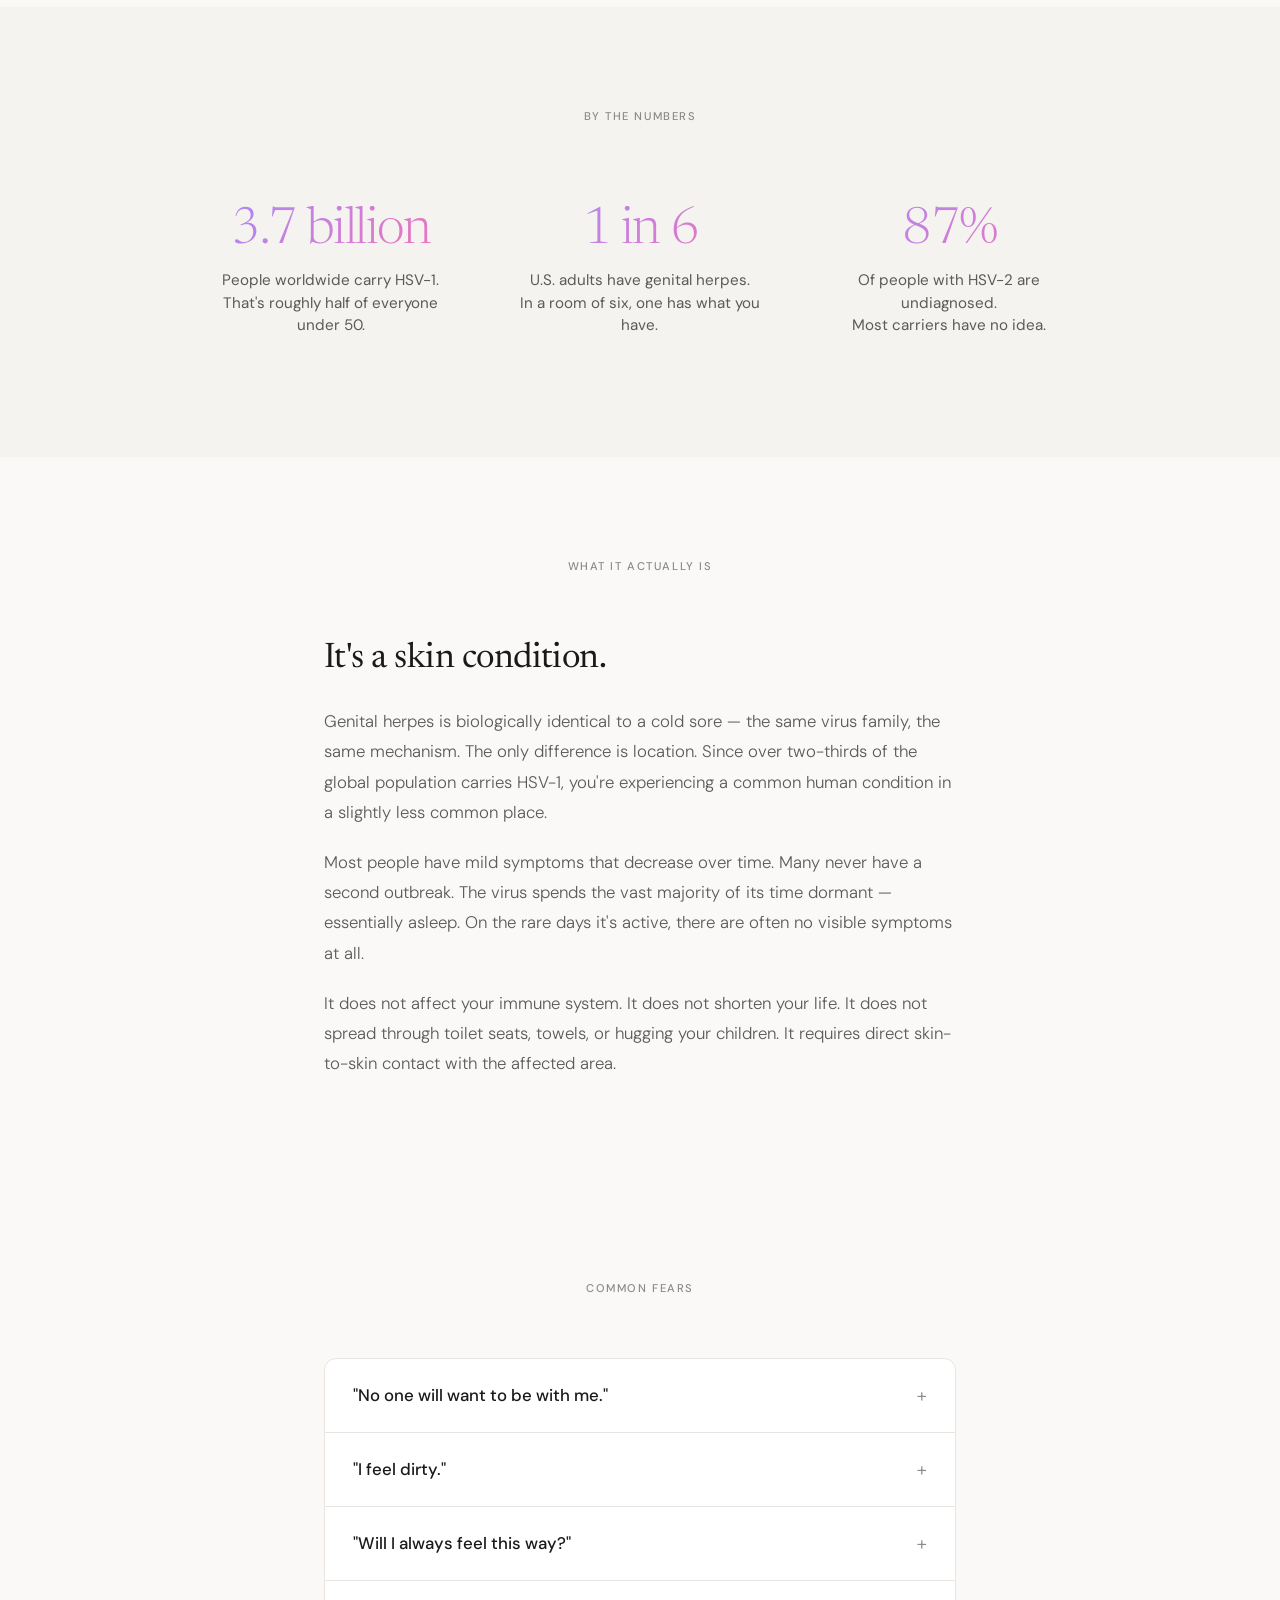
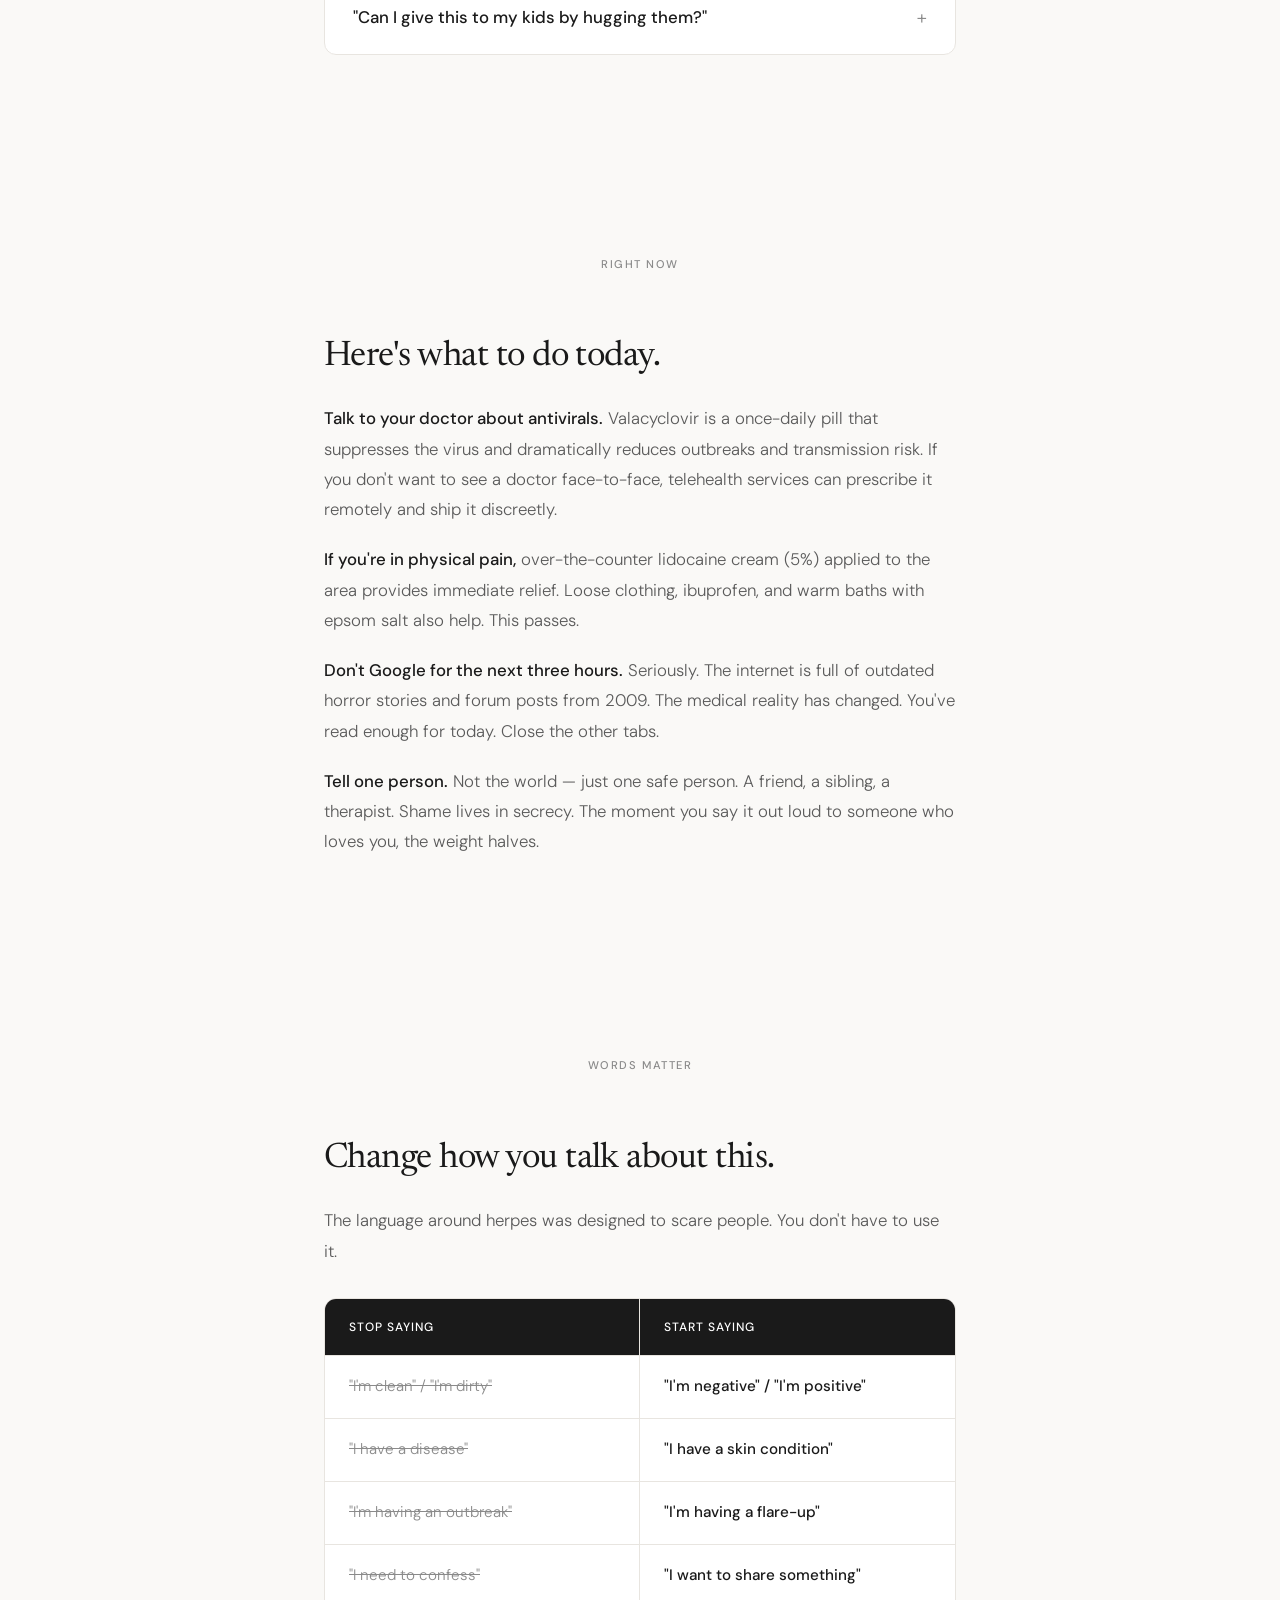
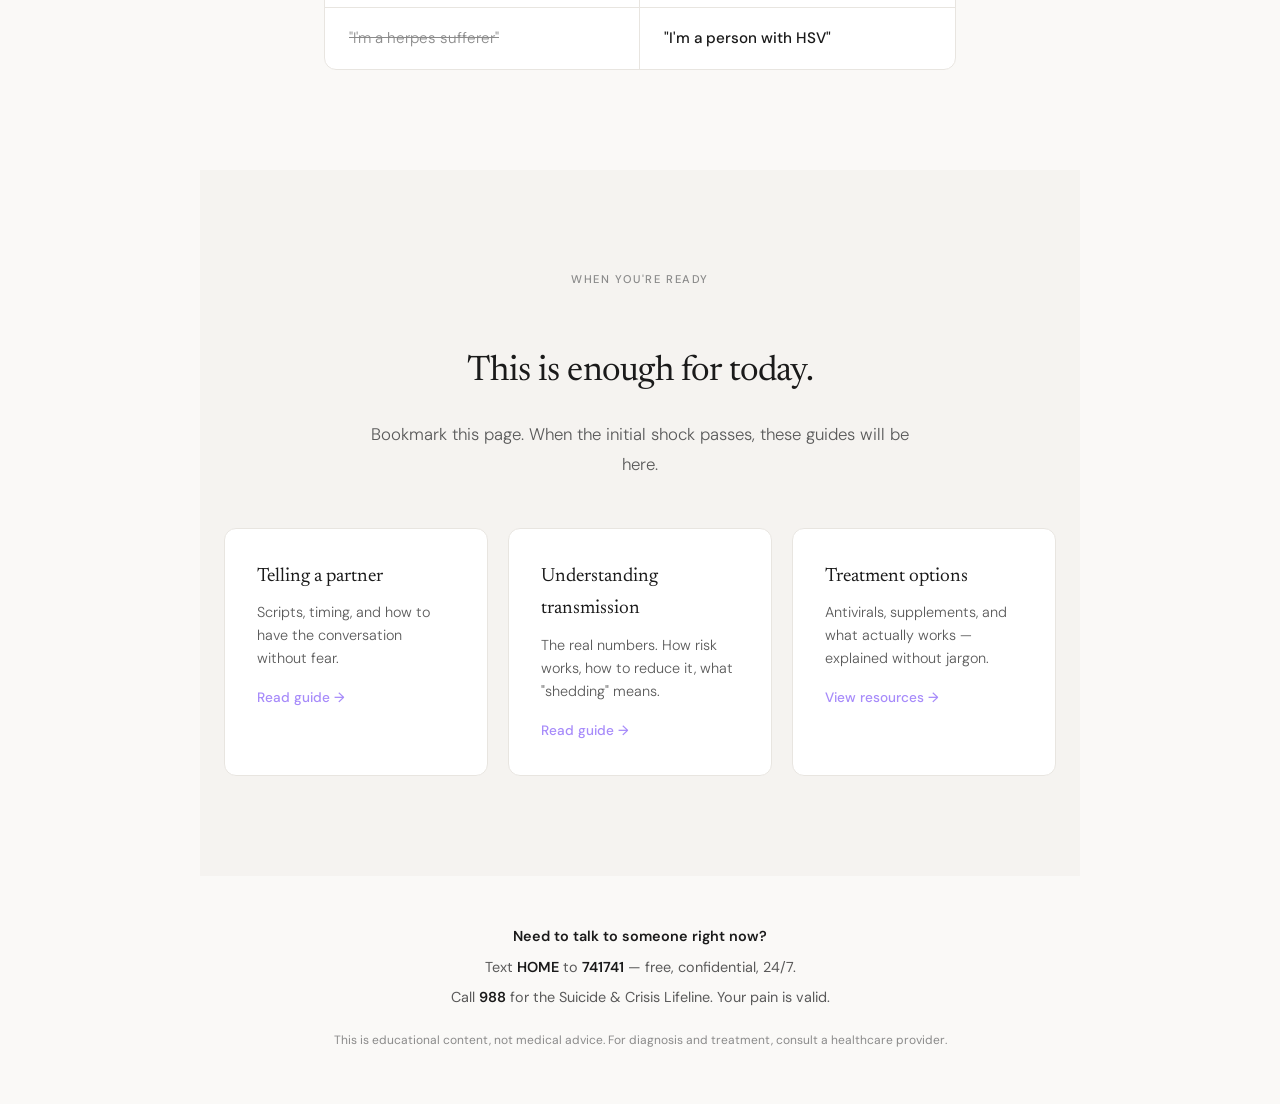
==== commit 8834cb80: "Update index.html removed borders made background frozen" ====
--- a/index.html
+++ b/index.html
@@ -42,18 +42,31 @@
             -webkit-font-smoothing: antialiased;
         }
  
+        /* PERSISTENT GRADIENT — stays behind everything */
+        body::before {
+            content: '';
+            position: fixed;
+            inset: 0;
+            z-index: -1;
+            background:
+                radial-gradient(ellipse at 20% 50%, rgba(167, 139, 250, 0.15) 0%, transparent 60%),
+                radial-gradient(ellipse at 80% 30%, rgba(244, 114, 182, 0.12) 0%, transparent 55%),
+                radial-gradient(ellipse at 60% 80%, rgba(34, 211, 238, 0.08) 0%, transparent 50%);
+            pointer-events: none;
+        }
+ 
         /* SCROLL REVEAL */
         .reveal {
             opacity: 0;
             transform: translateY(30px);
-            transition: opacity 0.9s var(--ease-out), transform 0.9s var(--ease-out);
+            transition: opacity 1.6s var(--ease-out), transform 1.6s var(--ease-out);
         }
         .reveal.visible { opacity: 1; transform: translateY(0); }
         .stagger > .reveal:nth-child(1) { transition-delay: 0s; }
-        .stagger > .reveal:nth-child(2) { transition-delay: 0.12s; }
-        .stagger > .reveal:nth-child(3) { transition-delay: 0.24s; }
-        .stagger > .reveal:nth-child(4) { transition-delay: 0.36s; }
-        .stagger > .reveal:nth-child(5) { transition-delay: 0.48s; }
+        .stagger > .reveal:nth-child(2) { transition-delay: 0.2s; }
+        .stagger > .reveal:nth-child(3) { transition-delay: 0.4s; }
+        .stagger > .reveal:nth-child(4) { transition-delay: 0.6s; }
+        .stagger > .reveal:nth-child(5) { transition-delay: 0.8s; }
  
         /* SAFE EXIT */
         .safe-exit {
@@ -90,16 +103,7 @@
             position: relative;
             overflow: hidden;
         }
-        .hero::before {
-            content: '';
-            position: absolute;
-            inset: 0;
-            background:
-                radial-gradient(ellipse at 20% 50%, rgba(167, 139, 250, 0.15) 0%, transparent 60%),
-                radial-gradient(ellipse at 80% 30%, rgba(244, 114, 182, 0.12) 0%, transparent 55%),
-                radial-gradient(ellipse at 60% 80%, rgba(34, 211, 238, 0.08) 0%, transparent 50%);
-            z-index: 0;
-        }
+ 
         .hero-content { position: relative; z-index: 1; max-width: 600px; }
  
         .hero-greeting {
@@ -168,12 +172,6 @@
             gap: 16px;
             margin-bottom: 60px;
         }
-        .sep::before, .sep::after {
-            content: '';
-            width: 40px;
-            height: 1px;
-            background: var(--border);
-        }
         .sep-label {
             font-family: var(--font-body);
             font-size: 0.7rem;
@@ -207,8 +205,6 @@
         /* STATS */
         .stat-band {
             background: var(--warm-white);
-            border-top: 1px solid var(--border);
-            border-bottom: 1px solid var(--border);
         }
         .stat-grid {
             display: grid;
@@ -316,7 +312,6 @@
         /* NEXT STEPS */
         .next-steps {
             background: var(--warm-white);
-            border-top: 1px solid var(--border);
         }
         .next-card {
             background: white;
@@ -355,7 +350,6 @@
         .crisis-bar {
             text-align: center;
             padding: 48px 24px;
-            border-top: 1px solid var(--border);
         }
         .crisis-bar p { font-size: 0.9rem; color: var(--text-secondary); margin-bottom: 6px; }
         .crisis-bar strong { font-weight: 600; color: var(--text-primary); }
